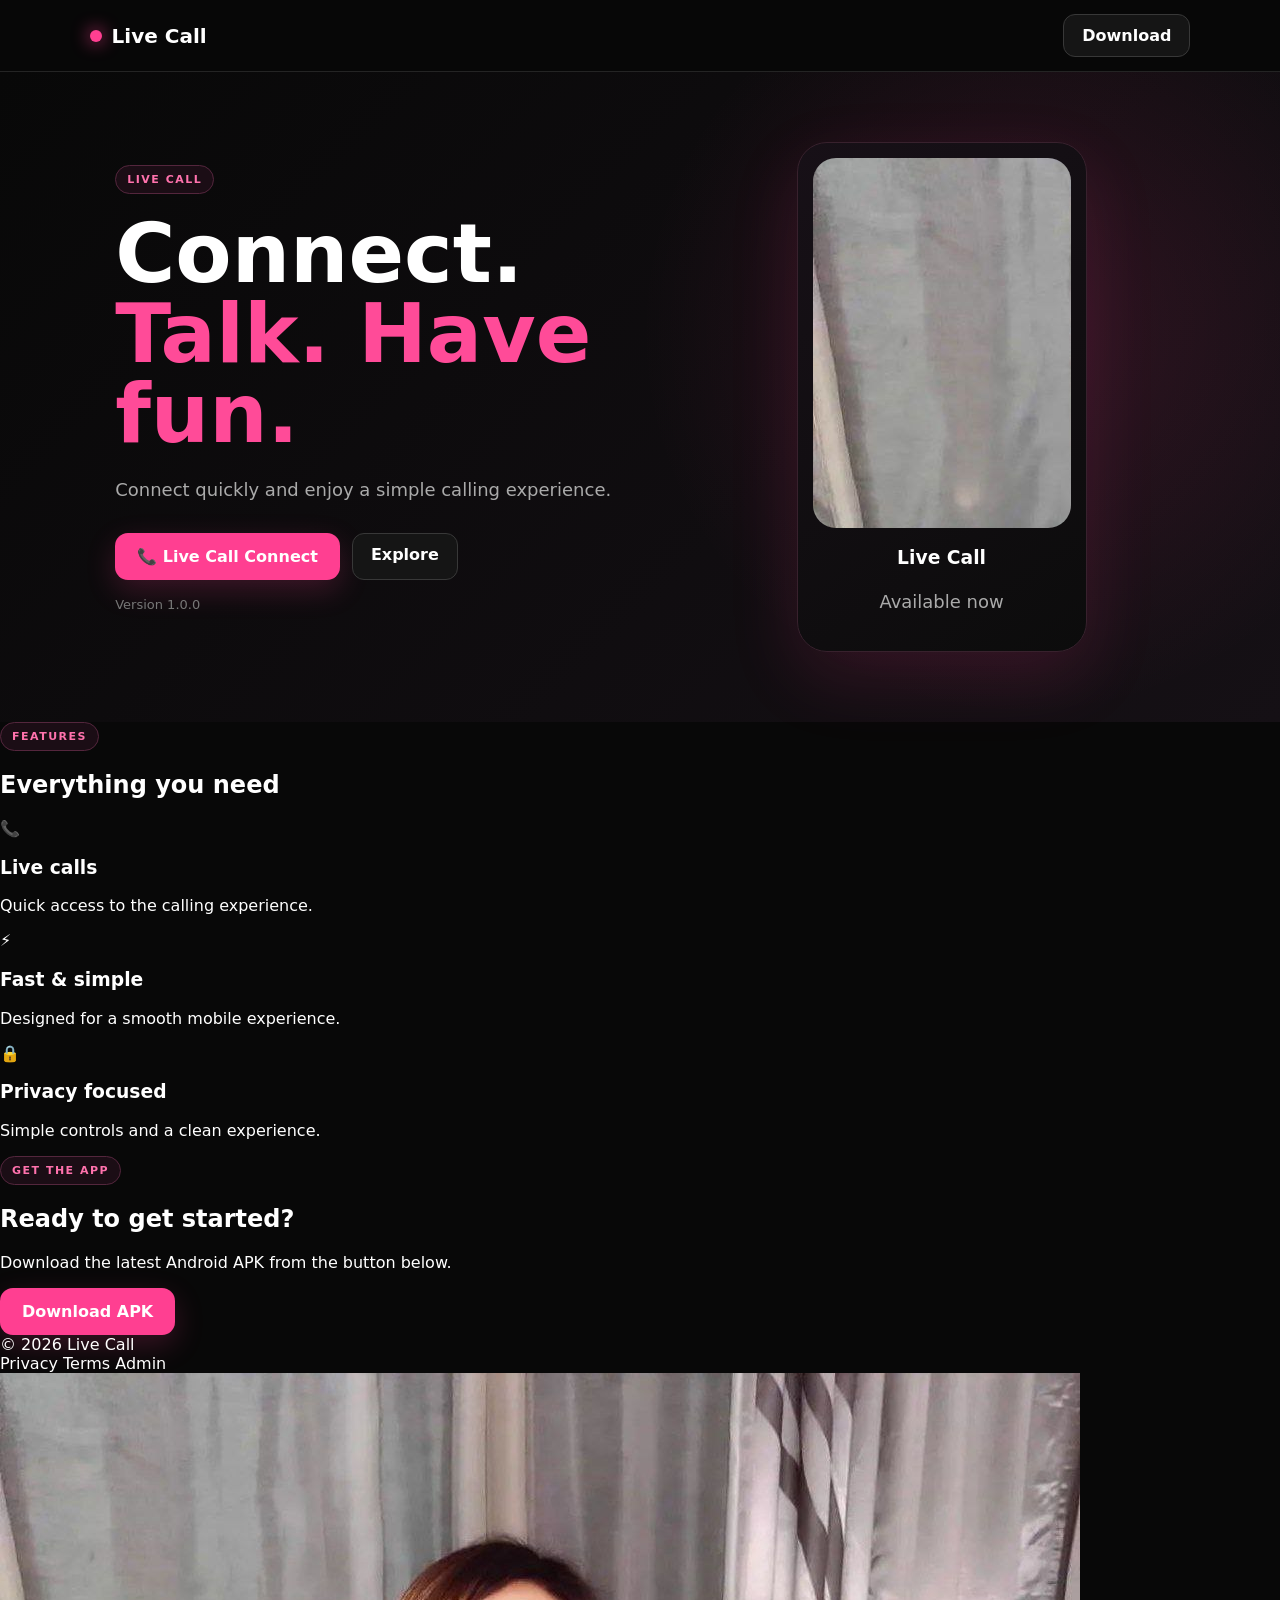
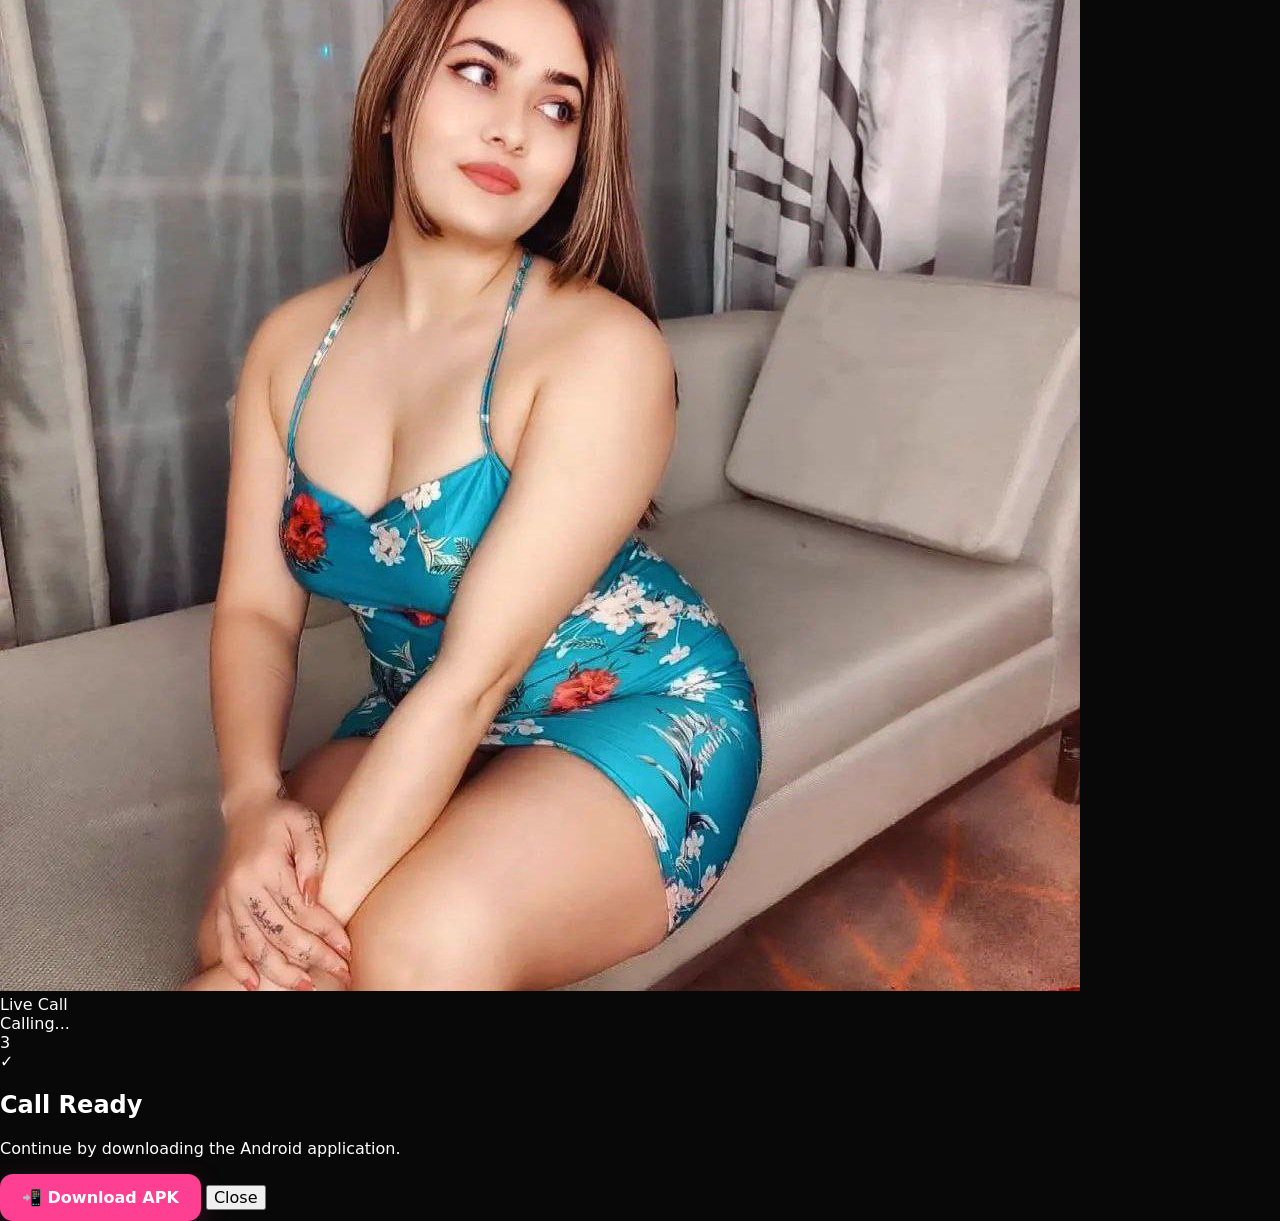
==== index.html @ 517c9c49 "Update index.html" ====
<!DOCTYPE html>
<html lang="en">
<head>
  <meta charset="UTF-8">
  <meta name="viewport" content="width=device-width, initial-scale=1.0">
  <title>Live Call — Download</title>
  <link rel="stylesheet" href="style.css">
</head>

<body>

<header class="nav">
  <div class="brand">
    <span class="brand-dot"></span>
    <span id="appName">Live Call</span>
  </div>

  <a class="nav-btn" href="#download">Download</a>
</header>


<main>

  <!-- HERO -->

  <section class="hero">

    <div class="hero-copy">

      <span class="pill">LIVE CALL</span>

      <h1>
        Connect.<br>
        <span>Talk. Have fun.</span>
      </h1>

      <p id="appDescription">
        Connect quickly and enjoy a simple calling experience.
      </p>

      <div class="actions">

        <button
          id="liveCallBtn"
          class="primary-btn"
          type="button"
          onclick="startLiveCall()">
          📞 Live Call Connect
        </button>

        <a class="secondary-btn" href="#features">
          Explore
        </a>

      </div>

      <p class="small-note" id="versionText">
        Version 1.0.0
      </p>

    </div>


    <!-- PROFILE PHOTO -->

    <div class="girl-card">

      <div class="girl-photo">
        <img
          src="IMG_20260919_191921_588.jpg"
          alt="Girl Profile">
      </div>

      <div class="online-dot"></div>

      <h3>Live Call</h3>

      <p>Available now</p>

    </div>

  </section>


  <!-- FEATURES -->

  <section id="features" class="section">

    <div class="section-title">

      <span class="pill">FEATURES</span>

      <h2>Everything you need</h2>

    </div>


    <div class="cards">

      <article>

        <div class="icon">📞</div>

        <h3>Live calls</h3>

        <p>
          Quick access to the calling experience.
        </p>

      </article>


      <article>

        <div class="icon">⚡</div>

        <h3>Fast & simple</h3>

        <p>
          Designed for a smooth mobile experience.
        </p>

      </article>


      <article>

        <div class="icon">🔒</div>

        <h3>Privacy focused</h3>

        <p>
          Simple controls and a clean experience.
        </p>

      </article>

    </div>

  </section>


  <!-- DOWNLOAD SECTION -->

  <section class="download-section" id="download">

    <div>

      <span class="pill">GET THE APP</span>

      <h2>Ready to get started?</h2>

      <p>
        Download the latest Android APK from the button below.
      </p>

    </div>


    <a
      id="downloadBtn2"
      class="primary-btn"
      href="#">
      Download APK
    </a>

  </section>

</main>


<!-- FOOTER -->

<footer>

  <span>
    © <span id="year"></span>
    <span id="footerName">Live Call</span>
  </span>

  <div>

    <a href="#">Privacy</a>

    <a href="#">Terms</a>

    <a href="admin.html">Admin</a>

  </div>

</footer>


<!-- CALLING POPUP -->

<div
  id="callOverlay"
  class="call-overlay">

  <div class="calling-card">


    <div class="calling-photo">

      <img
        src="IMG_20260919_191921_588.jpg"
        alt="Girl Profile">

    </div>


    <div class="calling-name">
      Live Call
    </div>


    <div
      class="calling-status"
      id="callingStatus">
      Calling...
    </div>


    <div class="calling-loader">

      <span></span>
      <span></span>
      <span></span>

    </div>


    <div
      class="timer"
      id="callTimer">
      3
    </div>


  </div>

</div>


<!-- DOWNLOAD POPUP -->

<div
  id="downloadOverlay"
  class="download-overlay">

  <div class="download-card">

    <div class="success-icon">
      ✓
    </div>


    <h2>
      Call Ready
    </h2>


    <p>
      Continue by downloading the Android application.
    </p>


    <a
      id="downloadBtn"
      class="primary-btn"
      href="#">
      📲 Download APK
    </a>


    <button
      id="closeDownload"
      class="close-btn"
      type="button">
      Close
    </button>

  </div>

</div>


<!-- LIVE CALL SCRIPT -->

<script>

function startLiveCall() {

  const callBox =
    document.getElementById("callOverlay");

  const downloadBox =
    document.getElementById("downloadOverlay");

  const timer =
    document.getElementById("callTimer");

  const status =
    document.getElementById("callingStatus");


  if (!callBox) {

    alert("Calling popup nahi mila.");

    return;

  }


  if (downloadBox) {

    downloadBox.style.display = "none";

  }


  callBox.style.display = "flex";


  let seconds = 3;


  timer.textContent = seconds;

  status.textContent = "Calling...";


  const countdown =
    setInterval(function () {

      seconds--;

      timer.textContent = seconds;


      if (seconds <= 0) {

        clearInterval(countdown);


        callBox.style.display = "none";


        if (downloadBox) {

          downloadBox.style.display = "flex";

        }

      }

    }, 1000);

}


/* DOWNLOAD CLOSE */

const closeDownload =
  document.getElementById("closeDownload");

if (closeDownload) {

  closeDownload.onclick = function () {

    document.getElementById(
      "downloadOverlay"
    ).style.display = "none";

  };

}


/* YEAR */

const year =
  document.getElementById("year");

if (year) {

  year.textContent =
    new Date().getFullYear();

}

</script>


</body>
</html>
---- style.css ----
* {
  box-sizing: border-box;
}

html {
  scroll-behavior: smooth;
}

body {
  margin: 0;
  font-family: Inter, system-ui, -apple-system, "Segoe UI", sans-serif;
  color: #fff;
  background: #080808;
}

a {
  text-decoration: none;
  color: inherit;
}

button {
  font: inherit;
}

/* NAV */

.nav {
  height: 72px;
  display: flex;
  align-items: center;
  justify-content: space-between;
  padding: 0 7%;
  border-bottom: 1px solid #242424;
  background: rgba(8, 8, 8, 0.92);
  backdrop-filter: blur(14px);
  position: sticky;
  top: 0;
  z-index: 5;
}

.brand {
  font-weight: 800;
  font-size: 20px;
  display: flex;
  gap: 10px;
  align-items: center;
}

.brand-dot {
  width: 12px;
  height: 12px;
  border-radius: 50%;
  background: #ff3f91;
  box-shadow: 0 0 18px #ff3f91;
}

.nav-btn,
.secondary-btn {
  padding: 11px 18px;
  border: 1px solid #383838;
  border-radius: 12px;
  background: #151515;
  color: #fff;
  font-weight: 700;
}

/* HERO */

.hero {
  min-height: 650px;
  display: grid;
  grid-template-columns: 1fr 0.8fr;
  align-items: center;
  gap: 45px;
  padding: 70px 9%;
  background:
    radial-gradient(circle at 80% 40%, #ff3f9122, transparent 35%),
    linear-gradient(135deg, #080808, #151015);
}

.pill {
  display: inline-block;
  font-size: 11px;
  letter-spacing: 1.5px;
  font-weight: 800;
  border: 1px solid #54263d;
  border-radius: 100px;
  padding: 7px 11px;
  background: #1b0d15;
  color: #ff72ad;
}

.hero h1 {
  font-size: clamp(48px, 7vw, 82px);
  line-height: 0.98;
  margin: 20px 0;
}

.hero h1 span {
  color: #ff4b98;
}

.hero p {
  max-width: 560px;
  color: #aaa;
  font-size: 18px;
  line-height: 1.7;
}

.actions {
  display: flex;
  gap: 12px;
  flex-wrap: wrap;
  margin-top: 28px;
}

.primary-btn {
  display: inline-flex;
  align-items: center;
  justify-content: center;
  padding: 14px 22px;
  border: 0;
  border-radius: 13px;
  background: #ff3f91;
  color: #fff;
  font-weight: 800;
  cursor: pointer;
  box-shadow: 0 10px 30px #ff3f9133;
  transition: 0.2s;
}

.primary-btn:hover {
  transform: translateY(-2px);
  background: #ff5ba2;
}

.small-note {
  font-size: 13px !important;
  margin-top: 14px !important;
  color: #777 !important;
}

/* GIRL PROFILE */

.girl-card {
  width: 290px;
  margin: auto;
  padding: 15px;
  border: 1px solid #38212d;
  border-radius: 30px;
  background: linear-gradient(145deg, #171017, #0c0c0c);
  box-shadow: 0 25px 70px #ff3f9122;
  text-align: center;
  position: relative;
}

.girl-photo {
  width: 100%;
  height: 370px;
  border-radius: 23px;
  overflow: hidden;
  background: linear-gradient(145deg, #351525, #111);
}

.photo-placeholder {
 
.girl-photo img,
.calling-photo img {
  width: 100%;
  height: 100%;
  object-fit: contain;
  display: block;
  background: #111;
}
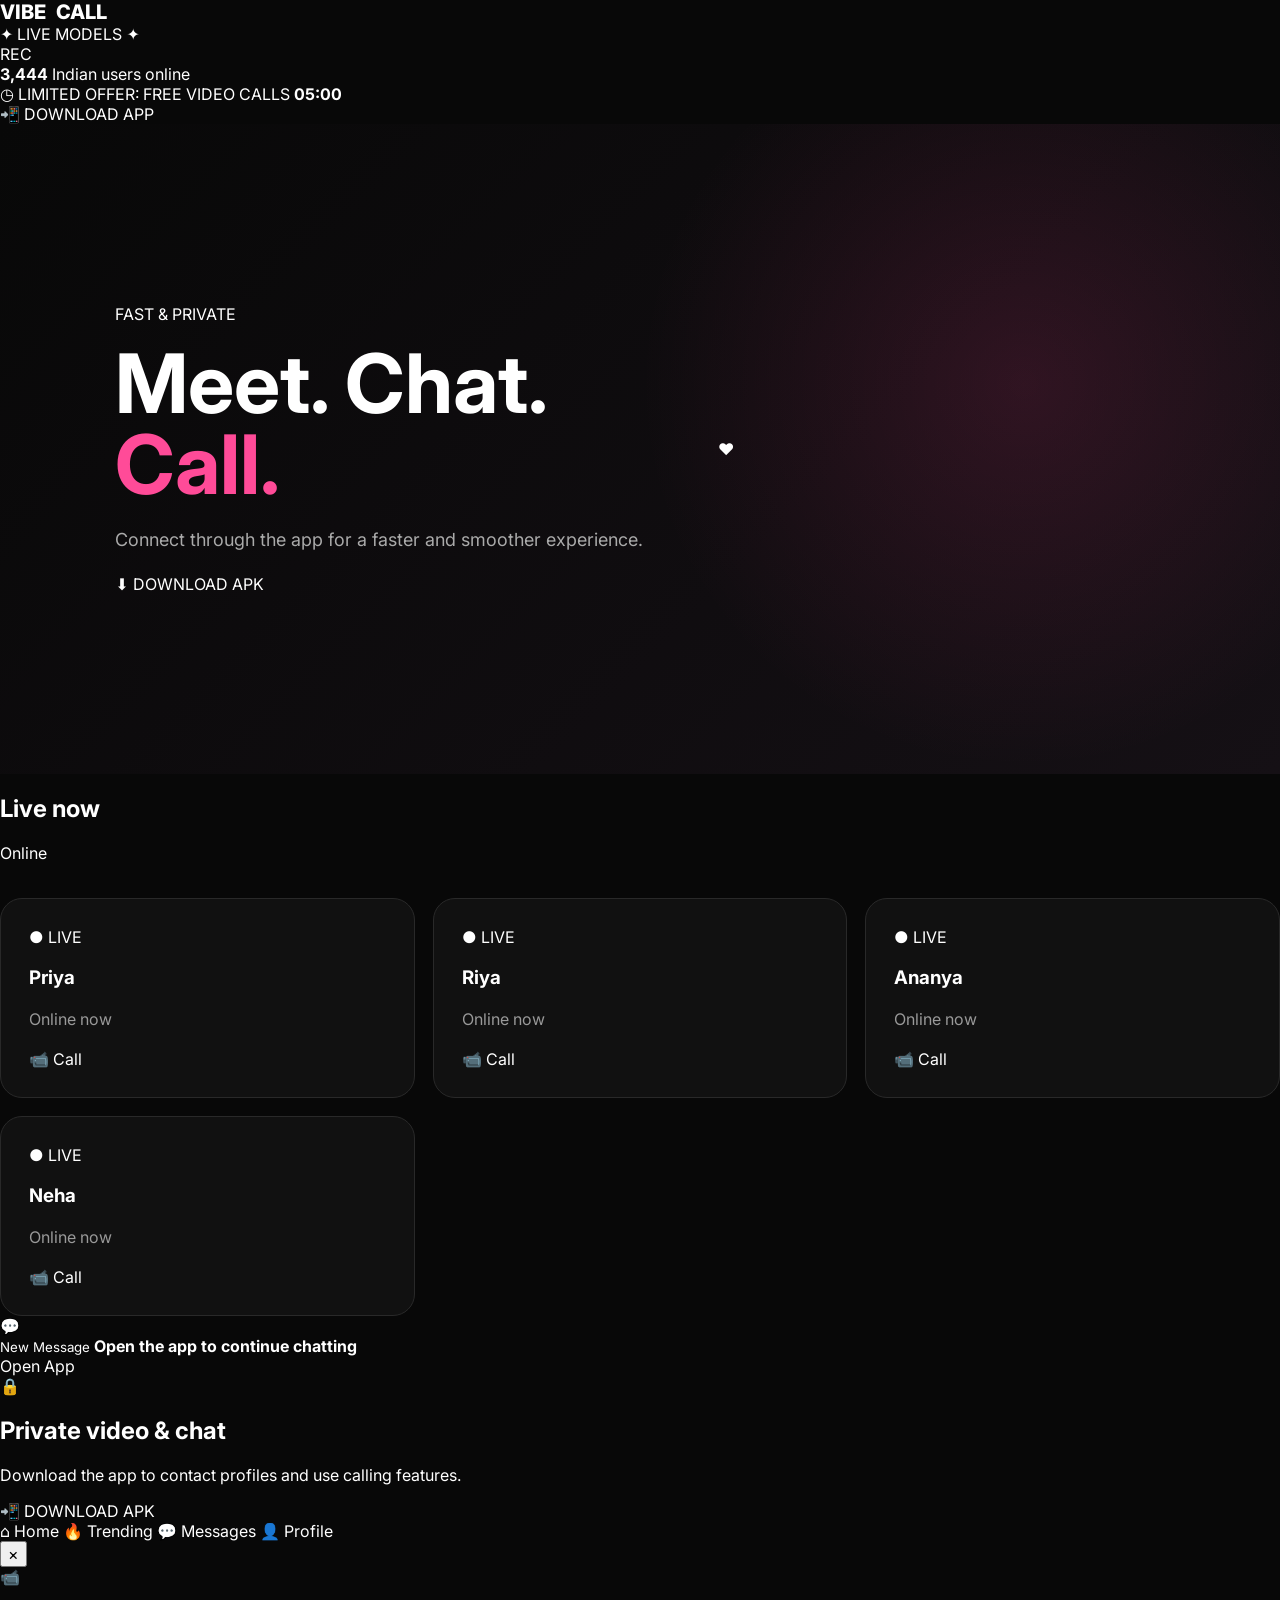
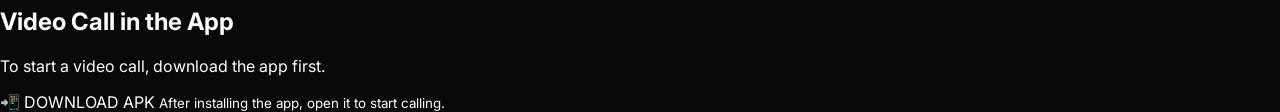
==== commit c7163d38: "Update index.html" ====
--- a/index.html
+++ b/index.html
@@ -1,397 +1,275 @@
+
 <!DOCTYPE html>
 <html lang="en">
 <head>
   <meta charset="UTF-8">
   <meta name="viewport" content="width=device-width, initial-scale=1.0">
-  <title>Live Call — Download</title>
+  <meta name="theme-color" content="#090711">
+  <title>Vibe Call</title>
+  <link rel="preconnect" href="https://fonts.googleapis.com">
+  <link rel="preconnect" href="https://fonts.gstatic.com" crossorigin>
+  <link href="https://fonts.googleapis.com/css2?family=Inter:wght@400;500;600;700;800&display=swap" rel="stylesheet">
   <link rel="stylesheet" href="style.css">
 </head>
 
 <body>
-
-<header class="nav">
-  <div class="brand">
-    <span class="brand-dot"></span>
-    <span id="appName">Live Call</span>
-  </div>
-
-  <a class="nav-btn" href="#download">Download</a>
+<div class="app">
+
+<header class="topbar">
+  <div>
+    <div class="brand">VIBE <span>CALL</span></div>
+    <div class="eyebrow">✦ LIVE MODELS ✦</div>
+  </div>
+  <div class="rec"><i></i> REC</div>
 </header>
 
-
 <main>
 
-  <!-- HERO -->
-
-  <section class="hero">
-
-    <div class="hero-copy">
-
-      <span class="pill">LIVE CALL</span>
-
-      <h1>
-        Connect.<br>
-        <span>Talk. Have fun.</span>
-      </h1>
-
-      <p id="appDescription">
-        Connect quickly and enjoy a simple calling experience.
-      </p>
-
-      <div class="actions">
-
-        <button
-          id="liveCallBtn"
-          class="primary-btn"
-          type="button"
-          onclick="startLiveCall()">
-          📞 Live Call Connect
-        </button>
-
-        <a class="secondary-btn" href="#features">
-          Explore
-        </a>
-
-      </div>
-
-      <p class="small-note" id="versionText">
-        Version 1.0.0
-      </p>
-
-    </div>
-
-
-    <!-- PROFILE PHOTO -->
-
-    <div class="girl-card">
-
-      <div class="girl-photo">
-        <img
-          src="IMG_20260919_191921_588.jpg"
-          alt="Girl Profile">
-      </div>
-
-      <div class="online-dot"></div>
-
-      <h3>Live Call</h3>
-
-      <p>Available now</p>
-
-    </div>
-
-  </section>
-
-
-  <!-- FEATURES -->
-
-  <section id="features" class="section">
-
-    <div class="section-title">
-
-      <span class="pill">FEATURES</span>
-
-      <h2>Everything you need</h2>
-
-    </div>
-
-
-    <div class="cards">
-
-      <article>
-
-        <div class="icon">📞</div>
-
-        <h3>Live calls</h3>
-
-        <p>
-          Quick access to the calling experience.
-        </p>
-
-      </article>
-
-
-      <article>
-
-        <div class="icon">⚡</div>
-
-        <h3>Fast & simple</h3>
-
-        <p>
-          Designed for a smooth mobile experience.
-        </p>
-
-      </article>
-
-
-      <article>
-
-        <div class="icon">🔒</div>
-
-        <h3>Privacy focused</h3>
-
-        <p>
-          Simple controls and a clean experience.
-        </p>
-
-      </article>
-
-    </div>
-
-  </section>
-
-
-  <!-- DOWNLOAD SECTION -->
-
-  <section class="download-section" id="download">
-
-    <div>
-
-      <span class="pill">GET THE APP</span>
-
-      <h2>Ready to get started?</h2>
-
-      <p>
-        Download the latest Android APK from the button below.
-      </p>
-
-    </div>
-
-
-    <a
-      id="downloadBtn2"
-      class="primary-btn"
-      href="#">
-      Download APK
-    </a>
-
-  </section>
+<section class="stats">
+
+  <div class="online-pill">
+    <i></i>
+    <strong>3,444</strong> Indian users online
+  </div>
+
+  <div class="offer">
+    ◷ LIMITED OFFER: FREE VIDEO CALLS
+    <strong id="timer">05:00</strong>
+  </div>
+
+  <a class="download wide" href="./app.apk">
+    📲 DOWNLOAD APP
+  </a>
+
+</section>
+
+
+<section class="hero">
+
+  <div class="hero-copy">
+
+    <span class="mini-tag">FAST & PRIVATE</span>
+
+    <h1>
+      Meet. Chat.<br>
+      <span>Call.</span>
+    </h1>
+
+    <p>
+      Connect through the app for a faster and smoother experience.
+    </p>
+
+    <a class="download hero-btn" href="./app.apk">
+      ⬇ DOWNLOAD APK
+    </a>
+
+  </div>
+
+  <div class="hero-orb">
+    <span>♥</span>
+  </div>
+
+</section>
+
+
+<section>
+
+<div class="section-title">
+  <h2>Live now</h2>
+  <span>Online <i></i></span>
+</div>
+
+
+<div class="cards">
+
+<article class="card">
+
+  <div class="photo photo1">
+    <span class="live">● LIVE</span>
+  </div>
+
+  <div class="card-body">
+
+    <div>
+      <h3>Priya</h3>
+      <p><i></i> Online now</p>
+    </div>
+
+    <a class="call-btn" href="#">
+      📹 Call
+    </a>
+
+  </div>
+
+</article>
+
+
+<article class="card">
+
+  <div class="photo photo2">
+    <span class="live">● LIVE</span>
+  </div>
+
+  <div class="card-body">
+
+    <div>
+      <h3>Riya</h3>
+      <p><i></i> Online now</p>
+    </div>
+
+    <a class="call-btn" href="#">
+      📹 Call
+    </a>
+
+  </div>
+
+</article>
+
+
+<article class="card">
+
+  <div class="photo photo3">
+    <span class="live">● LIVE</span>
+  </div>
+
+  <div class="card-body">
+
+    <div>
+      <h3>Ananya</h3>
+      <p><i></i> Online now</p>
+    </div>
+
+    <a class="call-btn" href="#">
+      📹 Call
+    </a>
+
+  </div>
+
+</article>
+
+
+<article class="card">
+
+  <div class="photo photo4">
+    <span class="live">● LIVE</span>
+  </div>
+
+  <div class="card-body">
+
+    <div>
+      <h3>Neha</h3>
+      <p><i></i> Online now</p>
+    </div>
+
+    <a class="call-btn" href="#">
+      📹 Call
+    </a>
+
+  </div>
+
+</article>
+
+</div>
+</section>
+
+
+<section class="message-card">
+
+  <div class="avatar">💬</div>
+
+  <div>
+    <small>New Message</small>
+    <strong>
+      Open the app to continue chatting
+    </strong>
+  </div>
+
+  <a class="download small" href="./app.apk">
+    Open App
+  </a>
+
+</section>
+
+
+<section class="private-card">
+
+  <div class="lock">🔒</div>
+
+  <h2>Private video & chat</h2>
+
+  <p>
+    Download the app to contact profiles and use calling features.
+  </p>
+
+  <a class="download" href="./app.apk">
+    📲 DOWNLOAD APK
+  </a>
+
+</section>
 
 </main>
 
 
-<!-- FOOTER -->
-
-<footer>
-
-  <span>
-    © <span id="year"></span>
-    <span id="footerName">Live Call</span>
-  </span>
-
-  <div>
-
-    <a href="#">Privacy</a>
-
-    <a href="#">Terms</a>
-
-    <a href="admin.html">Admin</a>
-
-  </div>
-
-</footer>
-
-
-<!-- CALLING POPUP -->
-
-<div
-  id="callOverlay"
-  class="call-overlay">
-
-  <div class="calling-card">
-
-
-    <div class="calling-photo">
-
-      <img
-        src="IMG_20260919_191921_588.jpg"
-        alt="Girl Profile">
-
-    </div>
-
-
-    <div class="calling-name">
-      Live Call
-    </div>
-
-
-    <div
-      class="calling-status"
-      id="callingStatus">
-      Calling...
-    </div>
-
-
-    <div class="calling-loader">
-
-      <span></span>
-      <span></span>
-      <span></span>
-
-    </div>
-
-
-    <div
-      class="timer"
-      id="callTimer">
-      3
-    </div>
-
-
-  </div>
-
-</div>
-
-
-<!-- DOWNLOAD POPUP -->
-
-<div
-  id="downloadOverlay"
-  class="download-overlay">
-
-  <div class="download-card">
-
-    <div class="success-icon">
-      ✓
-    </div>
-
-
-    <h2>
-      Call Ready
-    </h2>
-
+<nav class="bottom-nav">
+
+  <a class="active" href="#">
+    ⌂
+    <span>Home</span>
+  </a>
+
+  <a href="./app.apk">
+    🔥
+    <span>Trending</span>
+  </a>
+
+  <a href="./app.apk">
+    💬
+    <span>Messages</span>
+  </a>
+
+  <a href="./app.apk">
+    👤
+    <span>Profile</span>
+  </a>
+
+</nav>
+
+
+<!-- VIDEO CALL DOWNLOAD POPUP -->
+
+<div class="modal" id="appModal">
+
+  <div class="modal-box">
+
+    <button class="modal-close" id="closeModal">
+      ×
+    </button>
+
+    <div class="modal-icon">
+      📹
+    </div>
+
+    <h2>Video Call in the App</h2>
 
     <p>
-      Continue by downloading the Android application.
+      To start a video call, download the app first.
     </p>
 
-
-    <a
-      id="downloadBtn"
-      class="primary-btn"
-      href="#">
-      📲 Download APK
-    </a>
-
-
-    <button
-      id="closeDownload"
-      class="close-btn"
-      type="button">
-      Close
-    </button>
-
-  </div>
-
-</div>
-
-
-<!-- LIVE CALL SCRIPT -->
-
-<script>
-
-function startLiveCall() {
-
-  const callBox =
-    document.getElementById("callOverlay");
-
-  const downloadBox =
-    document.getElementById("downloadOverlay");
-
-  const timer =
-    document.getElementById("callTimer");
-
-  const status =
-    document.getElementById("callingStatus");
-
-
-  if (!callBox) {
-
-    alert("Calling popup nahi mila.");
-
-    return;
-
-  }
-
-
-  if (downloadBox) {
-
-    downloadBox.style.display = "none";
-
-  }
-
-
-  callBox.style.display = "flex";
-
-
-  let seconds = 3;
-
-
-  timer.textContent = seconds;
-
-  status.textContent = "Calling...";
-
-
-  const countdown =
-    setInterval(function () {
-
-      seconds--;
-
-      timer.textContent = seconds;
-
-
-      if (seconds <= 0) {
-
-        clearInterval(countdown);
-
-
-        callBox.style.display = "none";
-
-
-        if (downloadBox) {
-
-          downloadBox.style.display = "flex";
-
-        }
-
-      }
-
-    }, 1000);
-
-}
-
-
-/* DOWNLOAD CLOSE */
-
-const closeDownload =
-  document.getElementById("closeDownload");
-
-if (closeDownload) {
-
-  closeDownload.onclick = function () {
-
-    document.getElementById(
-      "downloadOverlay"
-    ).style.display = "none";
-
-  };
-
-}
-
-
-/* YEAR */
-
-const year =
-  document.getElementById("year");
-
-if (year) {
-
-  year.textContent =
-    new Date().getFullYear();
-
-}
-
-</script>
-
-
+    <a class="download modal-btn" href="./app.apk">
+      📲 DOWNLOAD APK
+    </a>
+
+    <small>
+      After installing the app, open it to start calling.
+    </small>
+
+  </div>
+
+</div>
+
+
+<script src="script.js"></script>
+
+</div>
 </body>
 </html>
--- a/style.css
+++ b/style.css
@@ -20,9 +20,8 @@
 
 button {
   font: inherit;
-}
-
-/* NAV */
+  cursor: pointer;
+}
 
 .nav {
   height: 72px;
@@ -31,11 +30,10 @@
   justify-content: space-between;
   padding: 0 7%;
   border-bottom: 1px solid #242424;
-  background: rgba(8, 8, 8, 0.92);
-  backdrop-filter: blur(14px);
+  background: rgba(8, 8, 8, .95);
   position: sticky;
   top: 0;
-  z-index: 5;
+  z-index: 100;
 }
 
 .brand {
@@ -64,12 +62,10 @@
   font-weight: 700;
 }
 
-/* HERO */
-
 .hero {
   min-height: 650px;
   display: grid;
-  grid-template-columns: 1fr 0.8fr;
+  grid-template-columns: 1fr .8fr;
   align-items: center;
   gap: 45px;
   padding: 70px 9%;
@@ -92,7 +88,7 @@
 
 .hero h1 {
   font-size: clamp(48px, 7vw, 82px);
-  line-height: 0.98;
+  line-height: .98;
   margin: 20px 0;
 }
 
@@ -124,23 +120,9 @@
   background: #ff3f91;
   color: #fff;
   font-weight: 800;
-  cursor: pointer;
   box-shadow: 0 10px 30px #ff3f9133;
-  transition: 0.2s;
-}
-
-.primary-btn:hover {
-  transform: translateY(-2px);
-  background: #ff5ba2;
-}
-
-.small-note {
-  font-size: 13px !important;
-  margin-top: 14px !important;
-  color: #777 !important;
-}
-
-/* GIRL PROFILE */
+  transition: .2s;
+}
 
 .girl-card {
   width: 290px;
@@ -159,11 +141,9 @@
   height: 370px;
   border-radius: 23px;
   overflow: hidden;
-  background: linear-gradient(145deg, #351525, #111);
-}
-
-.photo-placeholder {
- 
+  background: #111;
+}
+
 .girl-photo img,
 .calling-photo img {
   width: 100%;
@@ -172,3 +152,214 @@
   display: block;
   background: #111;
 }
+
+.online-dot {
+  width: 13px;
+  height: 13px;
+  border-radius: 50%;
+  background: #35e58b;
+  margin: -7px auto 10px;
+  position: relative;
+  border: 3px solid #111;
+}
+
+.section {
+  padding: 80px 9%;
+}
+
+.section-title {
+  margin-bottom: 35px;
+}
+
+.cards {
+  display: grid;
+  grid-template-columns: repeat(3, 1fr);
+  gap: 18px;
+}
+
+.cards article {
+  padding: 28px;
+  border: 1px solid #292929;
+  border-radius: 22px;
+  background: #111;
+}
+
+.cards p {
+  color: #999;
+  line-height: 1.6;
+}
+
+.icon {
+  font-size: 30px;
+}
+
+.download-section {
+  margin: 30px 9% 80px;
+  padding: 45px;
+  border: 1px solid #38212d;
+  border-radius: 28px;
+  background: linear-gradient(135deg, #160c12, #0d0d0d);
+  display: flex;
+  align-items: center;
+  justify-content: space-between;
+  gap: 25px;
+}
+
+.download-section p {
+  color: #999;
+}
+
+footer {
+  padding: 30px 9%;
+  border-top: 1px solid #242424;
+  display: flex;
+  justify-content: space-between;
+  gap: 20px;
+  color: #888;
+}
+
+footer div {
+  display: flex;
+  gap: 20px;
+}
+
+/* CALLING POPUP */
+
+.call-overlay,
+.download-overlay {
+  position: fixed;
+  inset: 0;
+  align-items: center;
+  justify-content: center;
+  padding: 20px;
+  background: rgba(0, 0, 0, .92);
+}
+
+.call-overlay {
+  display: none;
+  z-index: 99999;
+}
+
+.download-overlay {
+  display: none;
+  z-index: 99998;
+}
+
+.calling-card,
+.download-card {
+  width: min(360px, 92vw);
+  padding: 25px;
+  border-radius: 25px;
+  border: 1px solid #ff3f91;
+  background: #120b10;
+  text-align: center;
+  box-shadow: 0 20px 80px #ff3f9144;
+}
+
+.calling-photo {
+  width: 180px;
+  height: 230px;
+  margin: 0 auto 18px;
+  border-radius: 20px;
+  overflow: hidden;
+  background: #111;
+}
+
+.calling-name {
+  font-size: 24px;
+  font-weight: 800;
+}
+
+.calling-status {
+  margin-top: 8px;
+  color: #ff72ad;
+}
+
+.calling-loader {
+  display: flex;
+  justify-content: center;
+  gap: 7px;
+  margin: 18px 0;
+}
+
+.calling-loader span {
+  width: 9px;
+  height: 9px;
+  border-radius: 50%;
+  background: #ff3f91;
+  animation: pulse .8s infinite alternate;
+}
+
+.calling-loader span:nth-child(2) {
+  animation-delay: .2s;
+}
+
+.calling-loader span:nth-child(3) {
+  animation-delay: .4s;
+}
+
+@keyframes pulse {
+  from {
+    opacity: .3;
+    transform: scale(.7);
+  }
+  to {
+    opacity: 1;
+    transform: scale(1);
+  }
+}
+
+.timer {
+  font-size: 30px;
+  font-weight: 900;
+}
+
+.success-icon {
+  width: 60px;
+  height: 60px;
+  margin: 0 auto 15px;
+  border-radius: 50%;
+  display: flex;
+  align-items: center;
+  justify-content: center;
+  background: #ff3f91;
+  font-size: 30px;
+  font-weight: 900;
+}
+
+.close-btn {
+  margin-top: 12px;
+  padding: 12px 20px;
+  border: 1px solid #444;
+  border-radius: 12px;
+  background: #1a1a1a;
+  color: #fff;
+}
+
+@media (max-width: 700px) {
+  .hero {
+    grid-template-columns: 1fr;
+    padding: 50px 6%;
+  }
+
+  .girl-card {
+    width: min(290px, 90vw);
+  }
+
+  .cards {
+    grid-template-columns: 1fr;
+  }
+
+  .download-section {
+    margin-left: 6%;
+    margin-right: 6%;
+    flex-direction: column;
+    align-items: flex-start;
+  }
+
+  footer {
+    padding-left: 6%;
+    padding-right: 6%;
+    flex-direction: column;
+  }
+}
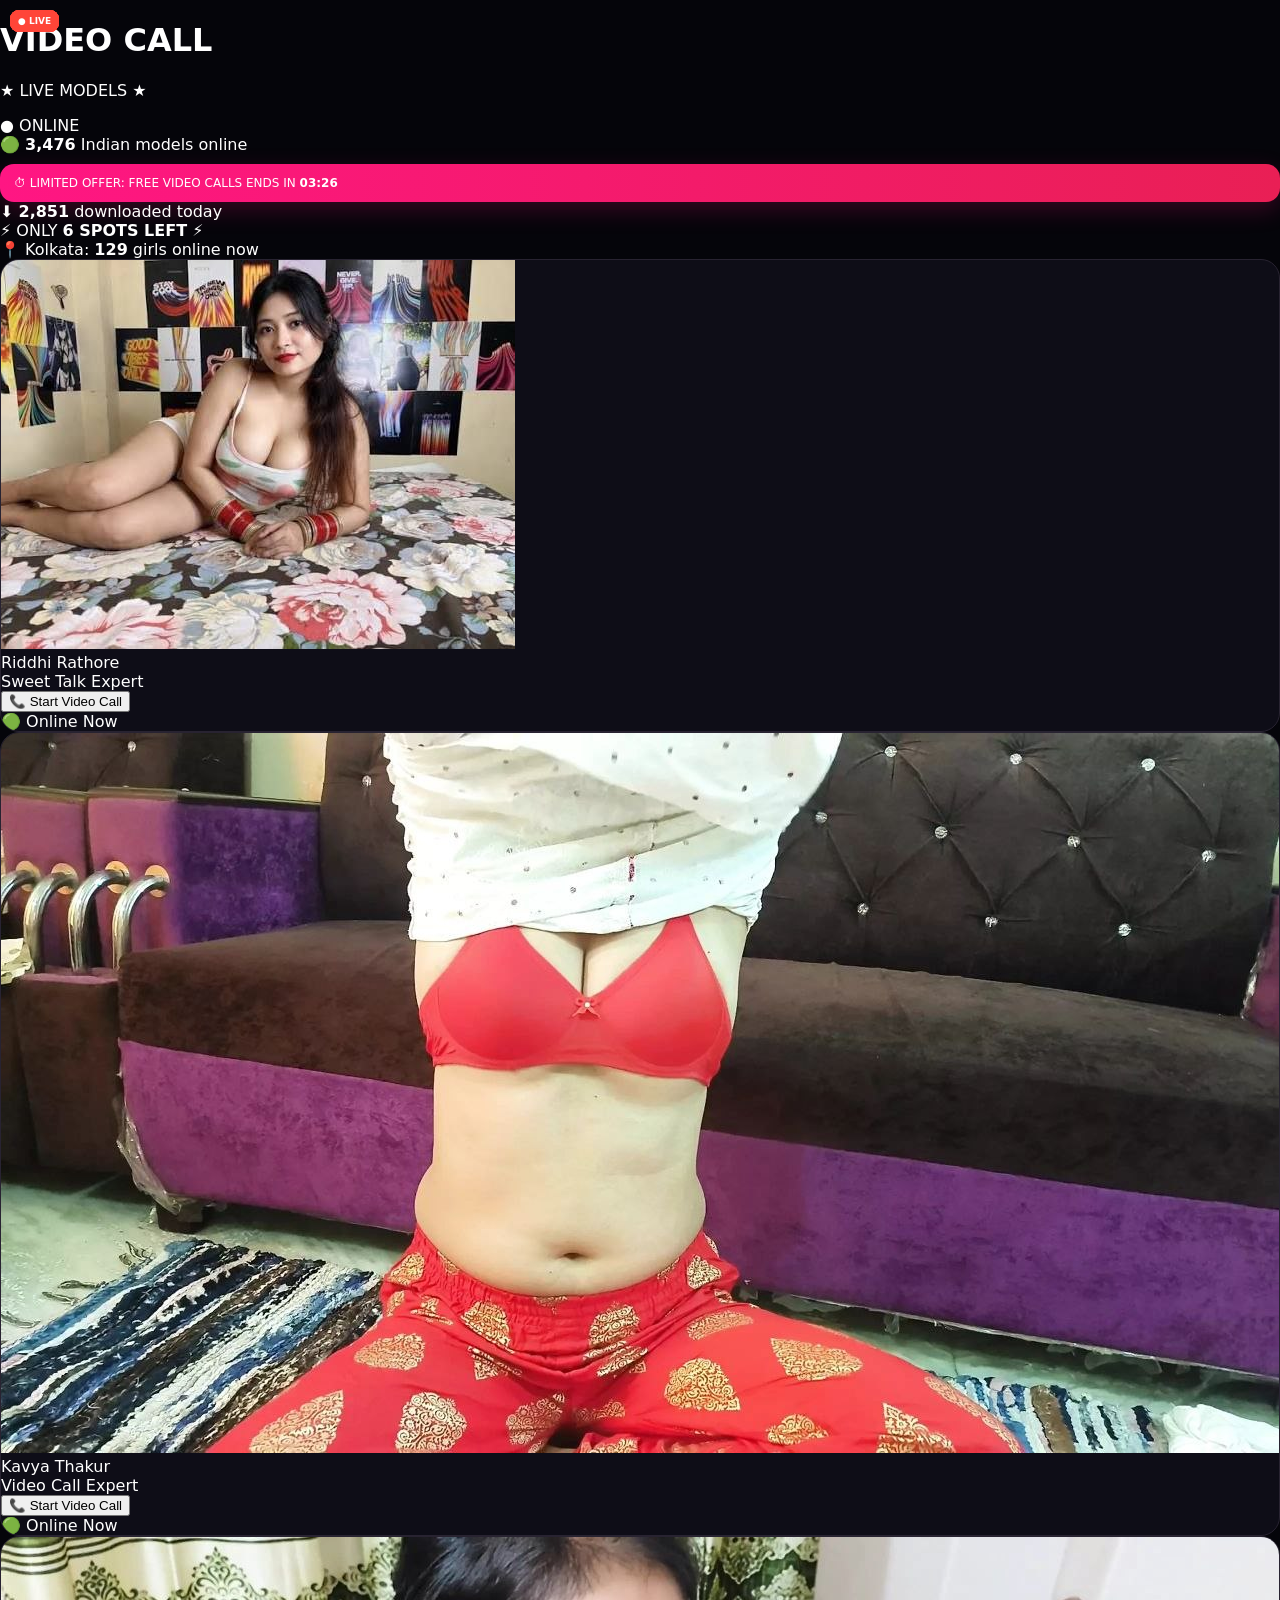
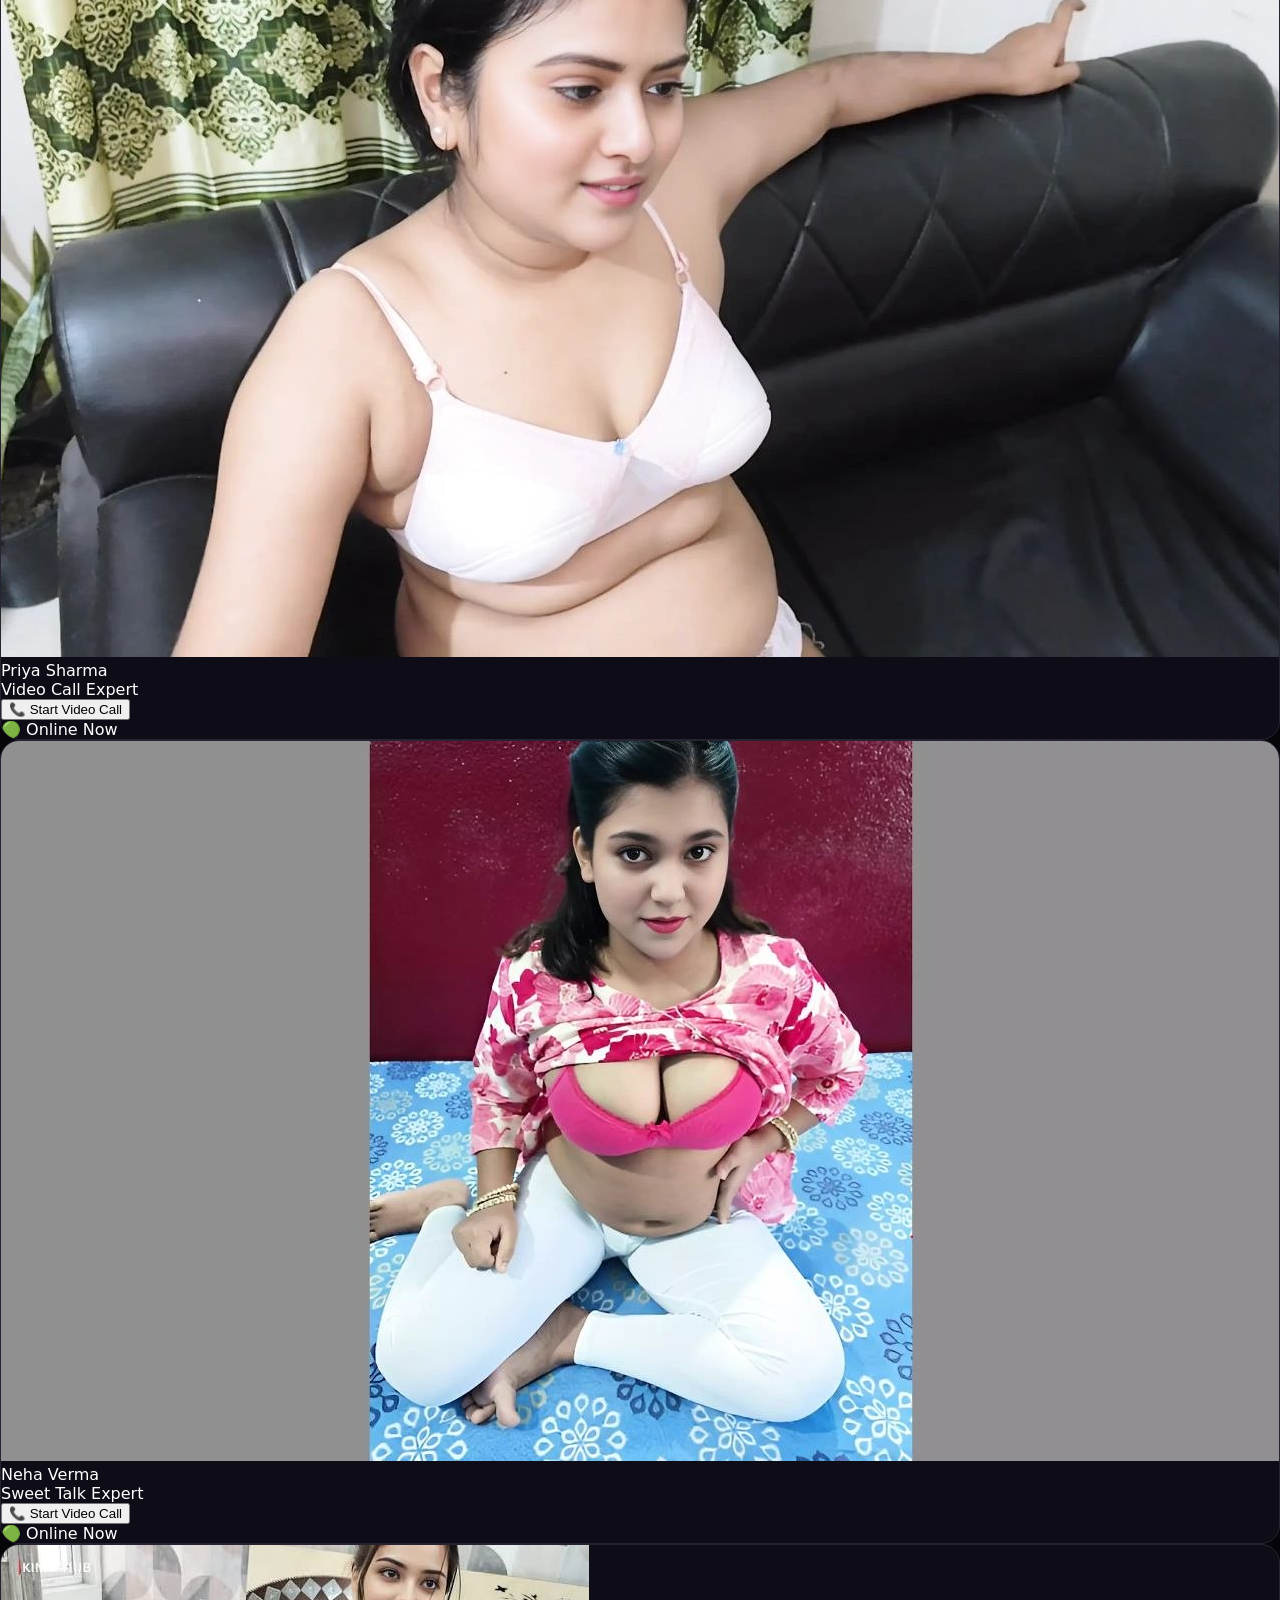
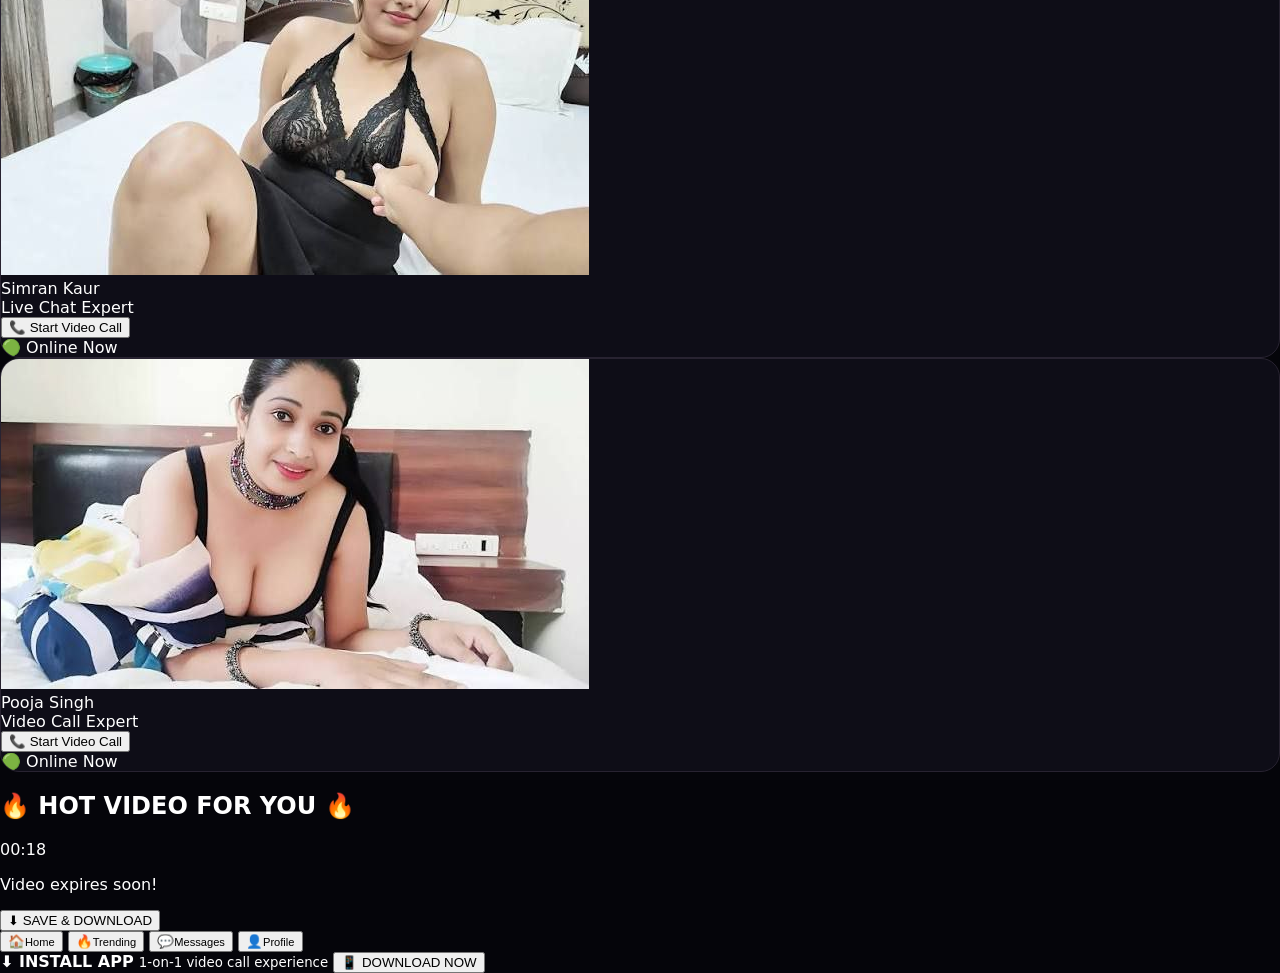
==== commit 3f07d4d2: "Update index.html" ====
--- a/index.html
+++ b/index.html
@@ -1,275 +1,148 @@
-
 <!DOCTYPE html>
 <html lang="en">
 <head>
   <meta charset="UTF-8">
-  <meta name="viewport" content="width=device-width, initial-scale=1.0">
-  <meta name="theme-color" content="#090711">
-  <title>Vibe Call</title>
-  <link rel="preconnect" href="https://fonts.googleapis.com">
-  <link rel="preconnect" href="https://fonts.gstatic.com" crossorigin>
-  <link href="https://fonts.googleapis.com/css2?family=Inter:wght@400;500;600;700;800&display=swap" rel="stylesheet">
+  <meta name="viewport" content="width=device-width,initial-scale=1.0">
+  <meta name="theme-color" content="#08050f">
+  <title>VIDEO CALL</title>
   <link rel="stylesheet" href="style.css">
 </head>
 
 <body>
-<div class="app">
 
-<header class="topbar">
+<header class="top">
   <div>
-    <div class="brand">VIBE <span>CALL</span></div>
-    <div class="eyebrow">✦ LIVE MODELS ✦</div>
+    <h1>VIDEO <span>CALL</span></h1>
+    <p>★ LIVE MODELS ★</p>
   </div>
-  <div class="rec"><i></i> REC</div>
+  <div class="online">● ONLINE</div>
 </header>
 
 <main>
 
-<section class="stats">
-
-  <div class="online-pill">
-    <i></i>
-    <strong>3,444</strong> Indian users online
+  <div class="onlineBox">
+    🟢 <b id="onlineCount">3,476</b> Indian models online
   </div>
 
   <div class="offer">
-    ◷ LIMITED OFFER: FREE VIDEO CALLS
-    <strong id="timer">05:00</strong>
+    ⏱ LIMITED OFFER: FREE VIDEO CALLS ENDS IN
+    <b id="offerTimer">03:27</b>
   </div>
 
-  <a class="download wide" href="./app.apk">
-    📲 DOWNLOAD APP
-  </a>
+  <div class="downloaded">
+    ⬇️ <b>2,851</b> downloaded today
+  </div>
 
-</section>
+  <div class="spots">
+    ⚡ ONLY <b id="spots">6 SPOTS LEFT</b> ⚡
+  </div>
+
+  <div class="city">
+    📍 Kolkata: <b>129</b> girls online now
+  </div>
+
+  <section id="models"></section>
+
+  <div class="hotBox">
+    <h2>🔥 HOT VIDEO FOR YOU 🔥</h2>
+    <div class="hotTimer" id="hotTimer">00:18</div>
+    <p>Video expires soon!</p>
+    <button onclick="openDownload()">⬇ SAVE & DOWNLOAD</button>
+  </div>
+
+</main>
+
+<nav class="bottom">
+  <button onclick="home()">🏠<small>Home</small></button>
+  <button onclick="showPopup('🔥 Trending models are online now')">🔥<small>Trending</small></button>
+  <button onclick="showPopup('💬 You have new messages')">💬<small>Messages</small></button>
+  <button onclick="showPopup('👤 Profile opened')">👤<small>Profile</small></button>
+</nav>
+
+<div class="install">
+  <strong>⬇️ INSTALL APP</strong>
+  <small>1-on-1 video call experience</small>
+  <button onclick="openDownload()">📱 DOWNLOAD NOW</button>
+</div>
 
 
-<section class="hero">
+<!-- VIDEO CALL POPUP -->
 
-  <div class="hero-copy">
+<div class="modal" id="callModal">
+  <div class="modalBox">
 
-    <span class="mini-tag">FAST & PRIVATE</span>
+    <button class="close" onclick="closeModal()">×</button>
 
-    <h1>
-      Meet. Chat.<br>
-      <span>Call.</span>
-    </h1>
+    <img id="callPhoto">
 
-    <p>
-      Connect through the app for a faster and smoother experience.
-    </p>
+    <h2 id="callName"></h2>
+    <p id="callRole"></p>
 
-    <a class="download hero-btn" href="./app.apk">
+    <div class="callIcon">📞</div>
+
+    <div id="callStatus">
+      Connecting...
+    </div>
+
+    <div id="callTimer">00:03</div>
+
+    <button onclick="openDownload()">
+      ⬇ INSTALL APP TO CONTINUE
+    </button>
+
+  </div>
+</div>
+
+
+<!-- DOWNLOAD POPUP -->
+
+<div class="modal" id="downloadModal">
+  <div class="modalBox downloadBox">
+
+    <button class="close" onclick="closeDownload()">×</button>
+
+    <div class="downloadIcon">📲</div>
+
+    <h2>Install VIDEO CALL</h2>
+
+    <p>Download the Android app to continue.</p>
+
+    <a href="app.apk" download>
       ⬇ DOWNLOAD APK
     </a>
 
+    <small>
+      APK file ka naam <b>app.apk</b> hona chahiye.
+    </small>
+
   </div>
-
-  <div class="hero-orb">
-    <span>♥</span>
-  </div>
-
-</section>
-
-
-<section>
-
-<div class="section-title">
-  <h2>Live now</h2>
-  <span>Online <i></i></span>
 </div>
 
 
-<div class="cards">
+<!-- GENERAL POPUP -->
 
-<article class="card">
+<div class="modal" id="generalModal">
+  <div class="modalBox">
 
-  <div class="photo photo1">
-    <span class="live">● LIVE</span>
-  </div>
+    <button class="close" onclick="closeGeneral()">×</button>
 
-  <div class="card-body">
+    <div class="bigIcon">💗</div>
 
-    <div>
-      <h3>Priya</h3>
-      <p><i></i> Online now</p>
-    </div>
+    <h2 id="generalTitle">VIDEO CALL</h2>
 
-    <a class="call-btn" href="#">
-      📹 Call
-    </a>
+    <p id="generalMessage"></p>
+
+    <button onclick="closeGeneral()">
+      OK
+    </button>
 
   </div>
-
-</article>
-
-
-<article class="card">
-
-  <div class="photo photo2">
-    <span class="live">● LIVE</span>
-  </div>
-
-  <div class="card-body">
-
-    <div>
-      <h3>Riya</h3>
-      <p><i></i> Online now</p>
-    </div>
-
-    <a class="call-btn" href="#">
-      📹 Call
-    </a>
-
-  </div>
-
-</article>
-
-
-<article class="card">
-
-  <div class="photo photo3">
-    <span class="live">● LIVE</span>
-  </div>
-
-  <div class="card-body">
-
-    <div>
-      <h3>Ananya</h3>
-      <p><i></i> Online now</p>
-    </div>
-
-    <a class="call-btn" href="#">
-      📹 Call
-    </a>
-
-  </div>
-
-</article>
-
-
-<article class="card">
-
-  <div class="photo photo4">
-    <span class="live">● LIVE</span>
-  </div>
-
-  <div class="card-body">
-
-    <div>
-      <h3>Neha</h3>
-      <p><i></i> Online now</p>
-    </div>
-
-    <a class="call-btn" href="#">
-      📹 Call
-    </a>
-
-  </div>
-
-</article>
-
-</div>
-</section>
-
-
-<section class="message-card">
-
-  <div class="avatar">💬</div>
-
-  <div>
-    <small>New Message</small>
-    <strong>
-      Open the app to continue chatting
-    </strong>
-  </div>
-
-  <a class="download small" href="./app.apk">
-    Open App
-  </a>
-
-</section>
-
-
-<section class="private-card">
-
-  <div class="lock">🔒</div>
-
-  <h2>Private video & chat</h2>
-
-  <p>
-    Download the app to contact profiles and use calling features.
-  </p>
-
-  <a class="download" href="./app.apk">
-    📲 DOWNLOAD APK
-  </a>
-
-</section>
-
-</main>
-
-
-<nav class="bottom-nav">
-
-  <a class="active" href="#">
-    ⌂
-    <span>Home</span>
-  </a>
-
-  <a href="./app.apk">
-    🔥
-    <span>Trending</span>
-  </a>
-
-  <a href="./app.apk">
-    💬
-    <span>Messages</span>
-  </a>
-
-  <a href="./app.apk">
-    👤
-    <span>Profile</span>
-  </a>
-
-</nav>
-
-
-<!-- VIDEO CALL DOWNLOAD POPUP -->
-
-<div class="modal" id="appModal">
-
-  <div class="modal-box">
-
-    <button class="modal-close" id="closeModal">
-      ×
-    </button>
-
-    <div class="modal-icon">
-      📹
-    </div>
-
-    <h2>Video Call in the App</h2>
-
-    <p>
-      To start a video call, download the app first.
-    </p>
-
-    <a class="download modal-btn" href="./app.apk">
-      📲 DOWNLOAD APK
-    </a>
-
-    <small>
-      After installing the app, open it to start calling.
-    </small>
-
-  </div>
-
 </div>
 
 
+<div id="toastArea"></div>
+
 <script src="script.js"></script>
 
-</div>
 </body>
 </html>
--- a/style.css
+++ b/style.css
@@ -1,365 +1,494 @@
-* {
-  box-sizing: border-box;
-}
-
-html {
-  scroll-behavior: smooth;
-}
-
-body {
-  margin: 0;
-  font-family: Inter, system-ui, -apple-system, "Segoe UI", sans-serif;
-  color: #fff;
-  background: #080808;
-}
-
-a {
-  text-decoration: none;
-  color: inherit;
-}
-
-button {
-  font: inherit;
-  cursor: pointer;
-}
-
-.nav {
-  height: 72px;
-  display: flex;
-  align-items: center;
-  justify-content: space-between;
-  padding: 0 7%;
-  border-bottom: 1px solid #242424;
-  background: rgba(8, 8, 8, .95);
-  position: sticky;
-  top: 0;
-  z-index: 100;
-}
-
-.brand {
-  font-weight: 800;
-  font-size: 20px;
-  display: flex;
-  gap: 10px;
-  align-items: center;
-}
-
-.brand-dot {
-  width: 12px;
-  height: 12px;
-  border-radius: 50%;
-  background: #ff3f91;
-  box-shadow: 0 0 18px #ff3f91;
-}
-
-.nav-btn,
-.secondary-btn {
-  padding: 11px 18px;
-  border: 1px solid #383838;
-  border-radius: 12px;
-  background: #151515;
-  color: #fff;
-  font-weight: 700;
-}
-
-.hero {
-  min-height: 650px;
-  display: grid;
-  grid-template-columns: 1fr .8fr;
-  align-items: center;
-  gap: 45px;
-  padding: 70px 9%;
+*{
+  box-sizing:border-box;
+}
+
+html{
+  scroll-behavior:smooth;
+}
+
+body{
+  margin:0;
+  background:#05050a;
+  color:#fff;
+  font-family:Inter,system-ui,sans-serif;
+}
+
+.app{
+  max-width:560px;
+  margin:auto;
+  min-height:100vh;
   background:
-    radial-gradient(circle at 80% 40%, #ff3f9122, transparent 35%),
-    linear-gradient(135deg, #080808, #151015);
-}
-
-.pill {
-  display: inline-block;
-  font-size: 11px;
-  letter-spacing: 1.5px;
-  font-weight: 800;
-  border: 1px solid #54263d;
-  border-radius: 100px;
-  padding: 7px 11px;
-  background: #1b0d15;
-  color: #ff72ad;
-}
-
-.hero h1 {
-  font-size: clamp(48px, 7vw, 82px);
-  line-height: .98;
-  margin: 20px 0;
-}
-
-.hero h1 span {
-  color: #ff4b98;
-}
-
-.hero p {
-  max-width: 560px;
-  color: #aaa;
-  font-size: 18px;
-  line-height: 1.7;
-}
-
-.actions {
-  display: flex;
-  gap: 12px;
-  flex-wrap: wrap;
-  margin-top: 28px;
-}
-
-.primary-btn {
-  display: inline-flex;
-  align-items: center;
-  justify-content: center;
-  padding: 14px 22px;
-  border: 0;
-  border-radius: 13px;
-  background: #ff3f91;
-  color: #fff;
-  font-weight: 800;
-  box-shadow: 0 10px 30px #ff3f9133;
-  transition: .2s;
-}
-
-.girl-card {
-  width: 290px;
-  margin: auto;
-  padding: 15px;
-  border: 1px solid #38212d;
-  border-radius: 30px;
-  background: linear-gradient(145deg, #171017, #0c0c0c);
-  box-shadow: 0 25px 70px #ff3f9122;
-  text-align: center;
-  position: relative;
-}
-
-.girl-photo {
-  width: 100%;
-  height: 370px;
-  border-radius: 23px;
-  overflow: hidden;
-  background: #111;
-}
-
-.girl-photo img,
-.calling-photo img {
-  width: 100%;
-  height: 100%;
-  object-fit: contain;
-  display: block;
-  background: #111;
-}
-
-.online-dot {
-  width: 13px;
-  height: 13px;
-  border-radius: 50%;
-  background: #35e58b;
-  margin: -7px auto 10px;
-  position: relative;
-  border: 3px solid #111;
-}
-
-.section {
-  padding: 80px 9%;
-}
-
-.section-title {
-  margin-bottom: 35px;
-}
-
-.cards {
-  display: grid;
-  grid-template-columns: repeat(3, 1fr);
-  gap: 18px;
-}
-
-.cards article {
-  padding: 28px;
-  border: 1px solid #292929;
-  border-radius: 22px;
-  background: #111;
-}
-
-.cards p {
-  color: #999;
-  line-height: 1.6;
-}
-
-.icon {
-  font-size: 30px;
-}
-
-.download-section {
-  margin: 30px 9% 80px;
-  padding: 45px;
-  border: 1px solid #38212d;
-  border-radius: 28px;
-  background: linear-gradient(135deg, #160c12, #0d0d0d);
-  display: flex;
-  align-items: center;
-  justify-content: space-between;
-  gap: 25px;
-}
-
-.download-section p {
-  color: #999;
-}
-
-footer {
-  padding: 30px 9%;
-  border-top: 1px solid #242424;
-  display: flex;
-  justify-content: space-between;
-  gap: 20px;
-  color: #888;
-}
-
-footer div {
-  display: flex;
-  gap: 20px;
-}
-
-/* CALLING POPUP */
-
-.call-overlay,
-.download-overlay {
-  position: fixed;
-  inset: 0;
-  align-items: center;
-  justify-content: center;
-  padding: 20px;
-  background: rgba(0, 0, 0, .92);
-}
-
-.call-overlay {
-  display: none;
-  z-index: 99999;
-}
-
-.download-overlay {
-  display: none;
-  z-index: 99998;
-}
-
-.calling-card,
-.download-card {
-  width: min(360px, 92vw);
-  padding: 25px;
-  border-radius: 25px;
-  border: 1px solid #ff3f91;
-  background: #120b10;
-  text-align: center;
-  box-shadow: 0 20px 80px #ff3f9144;
-}
-
-.calling-photo {
-  width: 180px;
-  height: 230px;
-  margin: 0 auto 18px;
-  border-radius: 20px;
-  overflow: hidden;
-  background: #111;
-}
-
-.calling-name {
-  font-size: 24px;
-  font-weight: 800;
-}
-
-.calling-status {
-  margin-top: 8px;
-  color: #ff72ad;
-}
-
-.calling-loader {
-  display: flex;
-  justify-content: center;
-  gap: 7px;
-  margin: 18px 0;
-}
-
-.calling-loader span {
-  width: 9px;
-  height: 9px;
-  border-radius: 50%;
-  background: #ff3f91;
-  animation: pulse .8s infinite alternate;
-}
-
-.calling-loader span:nth-child(2) {
-  animation-delay: .2s;
-}
-
-.calling-loader span:nth-child(3) {
-  animation-delay: .4s;
-}
-
-@keyframes pulse {
-  from {
-    opacity: .3;
-    transform: scale(.7);
+  radial-gradient(circle at 50% -10%,#2a1029 0,#0c0915 35%,#05050a 75%);
+  padding-bottom:88px;
+}
+
+.topbar{
+  padding:25px 18px 14px;
+  display:flex;
+  justify-content:space-between;
+  align-items:flex-start;
+}
+
+.brand{
+  font-size:30px;
+  font-weight:800;
+}
+
+.brand span{
+  color:#ff2f91;
+}
+
+.eyebrow{
+  color:#ff3994;
+  font-size:12px;
+  font-weight:800;
+  margin-top:4px;
+}
+
+.rec{
+  font-size:11px;
+  color:#ff3d4e;
+  font-weight:800;
+}
+
+.rec i{
+  display:inline-block;
+  width:9px;
+  height:9px;
+  border-radius:50%;
+  background:#ff3040;
+  margin-right:5px;
+  box-shadow:0 0 12px #ff3040;
+}
+
+.stats{
+  padding:0 15px;
+}
+
+.online-pill{
+  background:#111d25;
+  border:1px solid #162e36;
+  border-radius:16px;
+  padding:13px 15px;
+  font-size:14px;
+}
+
+.online-pill i,
+.section-title i{
+  display:inline-block;
+  width:9px;
+  height:9px;
+  border-radius:50%;
+  background:#39f477;
+  box-shadow:0 0 12px #39f477;
+  margin-right:7px;
+}
+
+.offer{
+  margin-top:10px;
+  background:linear-gradient(90deg,#ff1683,#e91f55);
+  border-radius:14px;
+  padding:12px 14px;
+  font-size:12px;
+  box-shadow:0 8px 25px #ff167d33;
+}
+
+.offer strong{
+  float:right;
+}
+
+.download{
+  display:inline-flex;
+  align-items:center;
+  justify-content:center;
+  text-decoration:none;
+  color:#fff;
+  background:linear-gradient(135deg,#ff2993,#ff4f68);
+  border:1px solid #ff68b4;
+  border-radius:14px;
+  padding:13px 18px;
+  font-weight:800;
+  font-size:13px;
+  box-shadow:0 10px 25px #ff198344;
+  transition:.2s;
+}
+
+.download:hover{
+  transform:translateY(-2px);
+  filter:brightness(1.1);
+}
+
+.wide{
+  width:100%;
+  margin-top:10px;
+}
+
+.hero{
+  margin:15px;
+  border:1px solid #ff2f914d;
+  border-radius:24px;
+  padding:24px;
+  min-height:190px;
+  overflow:hidden;
+  background:linear-gradient(135deg,#171022,#0b0a12);
+  position:relative;
+}
+
+.hero-copy{
+  position:relative;
+  z-index:2;
+  max-width:70%;
+}
+
+.mini-tag{
+  font-size:10px;
+  color:#ff62ae;
+  font-weight:800;
+}
+
+.hero h1{
+  font-size:36px;
+  line-height:1.05;
+  margin:10px 0;
+}
+
+.hero h1 span{
+  color:#ff3997;
+}
+
+.hero p{
+  font-size:12px;
+  color:#aaa;
+  line-height:1.5;
+  margin-bottom:17px;
+}
+
+.hero-orb{
+  position:absolute;
+  right:-35px;
+  top:15px;
+  width:180px;
+  height:180px;
+  border-radius:50%;
+  background:radial-gradient(
+    circle,
+    #ff4ca8,
+    #761f72 45%,
+    transparent 68%
+  );
+  display:grid;
+  place-items:center;
+  font-size:55px;
+  opacity:.8;
+}
+
+.section-title{
+  padding:8px 15px 12px;
+  display:flex;
+  justify-content:space-between;
+  align-items:center;
+}
+
+.section-title h2{
+  font-size:20px;
+  margin:0;
+}
+
+.section-title span{
+  font-size:11px;
+  color:#9ca0aa;
+}
+
+.cards{
+  display:grid;
+  grid-template-columns:1fr 1fr;
+  gap:12px;
+  padding:0 15px;
+}
+
+.card{
+  background:#0e0d17;
+  border:1px solid #282331;
+  border-radius:19px;
+  overflow:hidden;
+}
+
+.photo{
+  height:205px;
+  position:relative;
+}
+
+.photo1{
+  background:linear-gradient(
+    135deg,#6b2d58,#17152b 55%,#d92e83
+  );
+}
+
+.photo2{
+  background:linear-gradient(
+    135deg,#29304f,#121323 55%,#e83e7e
+  );
+}
+
+.photo3{
+  background:linear-gradient(
+    135deg,#45305a,#14101e 55%,#ff527c
+  );
+}
+
+.photo4{
+  background:linear-gradient(
+    135deg,#252b4c,#10101b 55%,#bd3189
+  );
+}
+
+.live{
+  position:absolute;
+  z-index:2;
+  top:10px;
+  left:10px;
+  background:#ff4538;
+  border-radius:9px;
+  padding:6px 8px;
+  font-size:9px;
+  font-weight:800;
+}
+
+.card-body{
+  padding:11px;
+  display:flex;
+  align-items:center;
+  justify-content:space-between;
+  gap:6px;
+}
+
+.card h3{
+  margin:0;
+  font-size:14px;
+}
+
+.card p{
+  margin:5px 0 0;
+  color:#71f394;
+  font-size:9px;
+}
+
+.card p i{
+  display:inline-block;
+  width:6px;
+  height:6px;
+  background:#39f477;
+  border-radius:50%;
+  margin-right:4px;
+}
+
+.call-btn{
+  color:#fff;
+  text-decoration:none;
+  background:#f02b88;
+  border-radius:10px;
+  padding:9px 10px;
+  font-size:10px;
+  font-weight:800;
+}
+
+.message-card,
+.private-card{
+  margin:14px 15px;
+  padding:15px;
+  border:1px solid #ff2f9155;
+  background:#0e0c17;
+  border-radius:18px;
+}
+
+.message-card{
+  display:flex;
+  gap:12px;
+  align-items:center;
+}
+
+.message-card .avatar{
+  width:42px;
+  height:42px;
+  border-radius:50%;
+  display:grid;
+  place-items:center;
+  background:#23172b;
+}
+
+.message-card div:nth-child(2){
+  flex:1;
+}
+
+.message-card small{
+  display:block;
+  color:#ff4aa1;
+  font-weight:800;
+  margin-bottom:4px;
+}
+
+.message-card strong{
+  display:block;
+  font-size:11px;
+}
+
+.small{
+  padding:9px 11px;
+  font-size:10px;
+}
+
+.private-card{
+  text-align:center;
+  padding:25px 18px;
+}
+
+.lock{
+  font-size:32px;
+}
+
+.private-card h2{
+  margin:10px 0 6px;
+}
+
+.private-card p{
+  color:#9c9aa6;
+  font-size:12px;
+  line-height:1.5;
+}
+
+.bottom-nav{
+  position:fixed;
+  z-index:20;
+  bottom:0;
+  left:50%;
+  transform:translateX(-50%);
+  width:min(560px,100%);
+  display:grid;
+  grid-template-columns:repeat(4,1fr);
+  background:#090811ee;
+  border-top:1px solid #282331;
+  backdrop-filter:blur(14px);
+  padding:10px 8px;
+}
+
+.bottom-nav a{
+  text-decoration:none;
+  color:#777481;
+  text-align:center;
+  font-size:18px;
+}
+
+.bottom-nav a span{
+  display:block;
+  font-size:9px;
+  margin-top:3px;
+}
+
+.bottom-nav a.active{
+  color:#ff3b98;
+}
+
+
+/* VIDEO CALL POPUP */
+
+.modal{
+  position:fixed;
+  inset:0;
+  z-index:50;
+  background:#000b;
+  backdrop-filter:blur(8px);
+  display:none;
+  align-items:center;
+  justify-content:center;
+  padding:20px;
+}
+
+.modal.show{
+  display:flex;
+}
+
+.modal-box{
+  width:min(390px,100%);
+  position:relative;
+  text-align:center;
+  background:linear-gradient(145deg,#17111f,#0b0911);
+  border:1px solid #ff2f91;
+  border-radius:24px;
+  padding:28px 20px;
+  box-shadow:0 20px 70px #ff168344;
+}
+
+.modal-icon{
+  width:68px;
+  height:68px;
+  margin:0 auto 12px;
+  border-radius:50%;
+  display:grid;
+  place-items:center;
+  background:#ff238722;
+  border:1px solid #ff3c98;
+  font-size:30px;
+}
+
+.modal-box h2{
+  margin:5px 0 8px;
+  font-size:22px;
+}
+
+.modal-box p{
+  margin:0 auto 18px;
+  color:#aaa;
+  font-size:13px;
+  line-height:1.5;
+}
+
+.modal-btn{
+  width:100%;
+  margin-bottom:10px;
+}
+
+.modal-box small{
+  color:#777;
+  font-size:10px;
+}
+
+.modal-close{
+  position:absolute;
+  right:12px;
+  top:10px;
+  border:0;
+  background:#ffffff12;
+  color:#fff;
+  width:32px;
+  height:32px;
+  border-radius:50%;
+  font-size:22px;
+}
+
+@media(max-width:380px){
+
+  .cards{
+    gap:8px;
+    padding:0 10px;
   }
-  to {
-    opacity: 1;
-    transform: scale(1);
+
+  .stats,
+  .section-title{
+    padding-left:10px;
+    padding-right:10px;
   }
-}
-
-.timer {
-  font-size: 30px;
-  font-weight: 900;
-}
-
-.success-icon {
-  width: 60px;
-  height: 60px;
-  margin: 0 auto 15px;
-  border-radius: 50%;
-  display: flex;
-  align-items: center;
-  justify-content: center;
-  background: #ff3f91;
-  font-size: 30px;
-  font-weight: 900;
-}
-
-.close-btn {
-  margin-top: 12px;
-  padding: 12px 20px;
-  border: 1px solid #444;
-  border-radius: 12px;
-  background: #1a1a1a;
-  color: #fff;
-}
-
-@media (max-width: 700px) {
-  .hero {
-    grid-template-columns: 1fr;
-    padding: 50px 6%;
+
+  .hero{
+    margin:10px;
   }
 
-  .girl-card {
-    width: min(290px, 90vw);
+  .message-card,
+  .private-card{
+    margin-left:10px;
+    margin-right:10px;
   }
 
-  .cards {
-    grid-template-columns: 1fr;
+  .photo{
+    height:180px;
   }
-
-  .download-section {
-    margin-left: 6%;
-    margin-right: 6%;
-    flex-direction: column;
-    align-items: flex-start;
-  }
-
-  footer {
-    padding-left: 6%;
-    padding-right: 6%;
-    flex-direction: column;
-  }
-}
+}
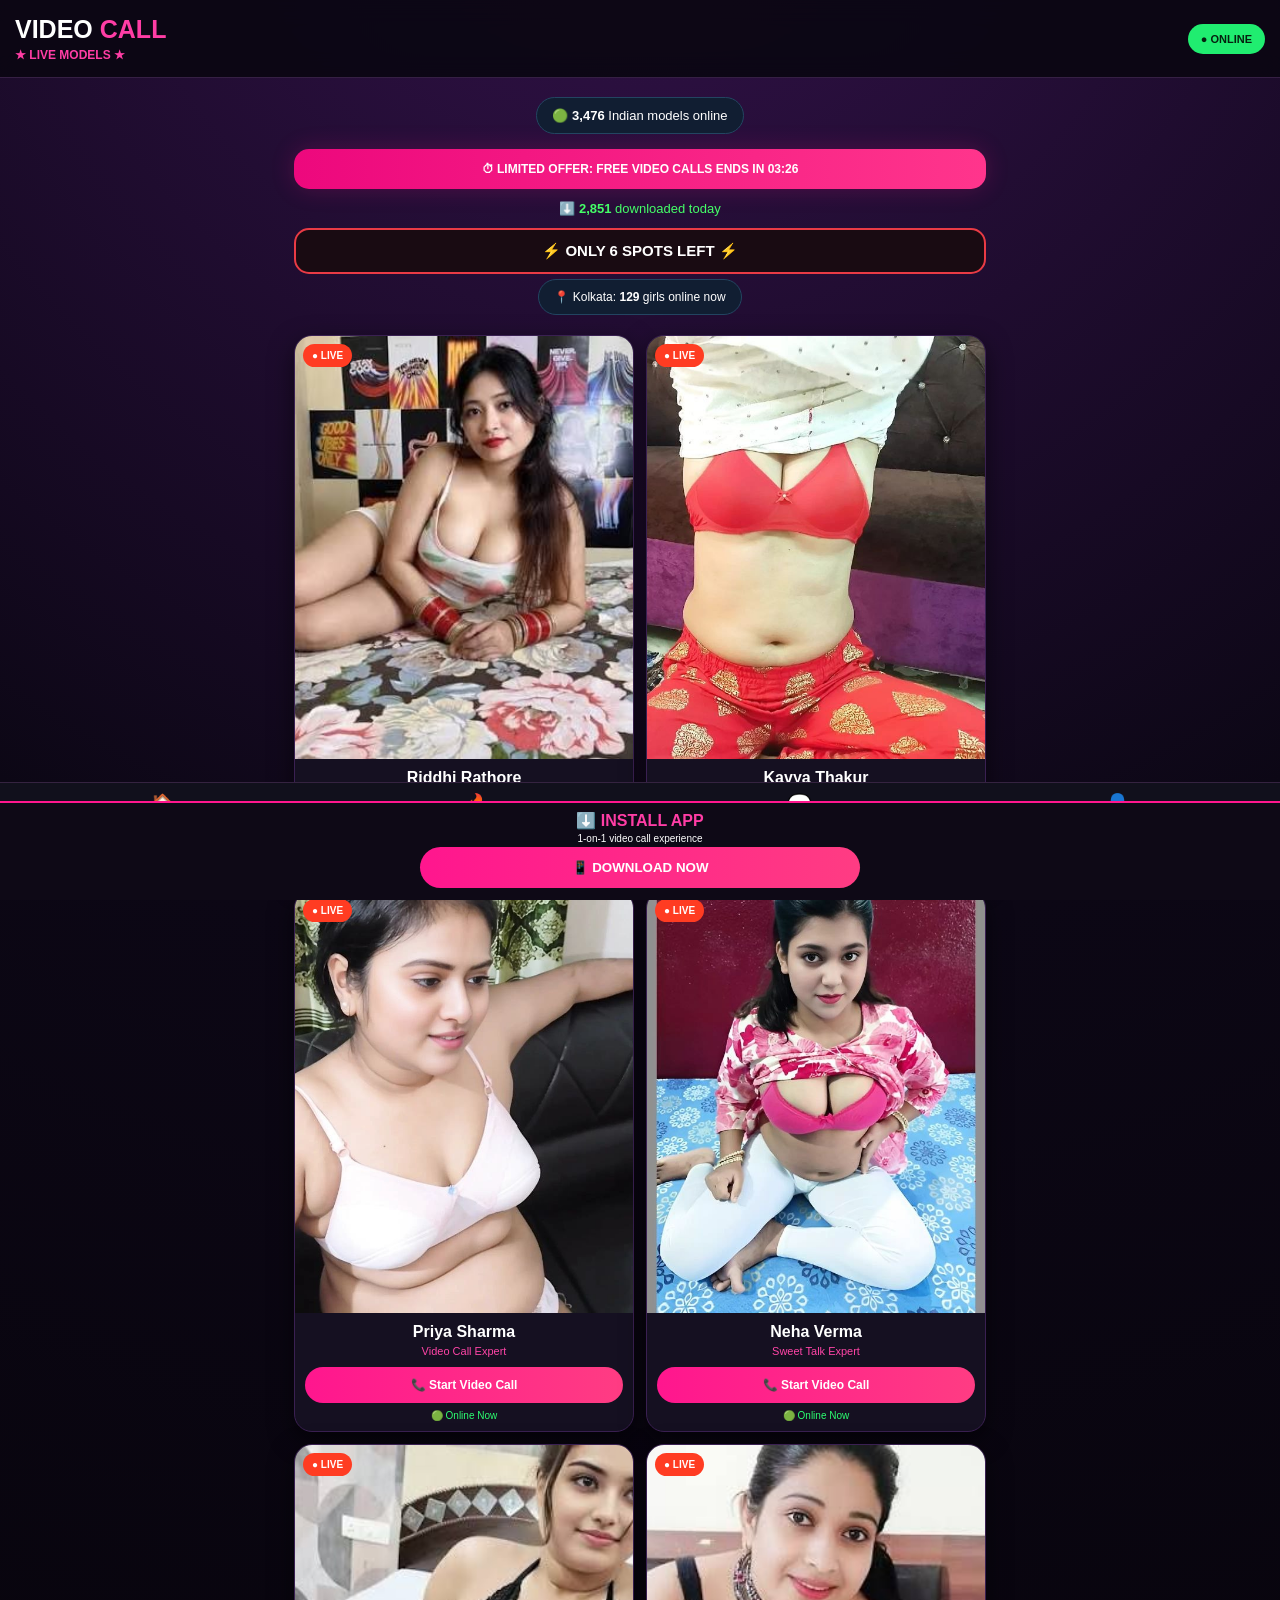
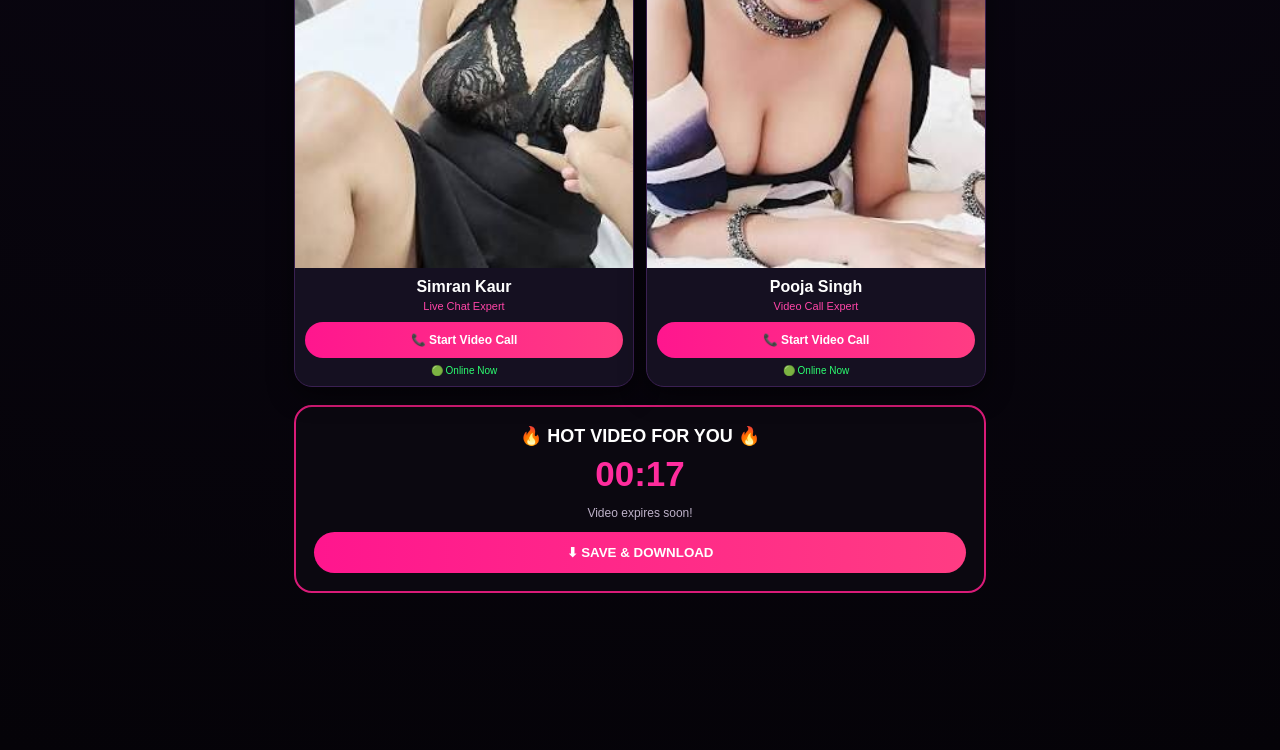
==== commit f67c9a2a: "Update index.html" ====
--- a/index.html
+++ b/index.html
@@ -107,13 +107,29 @@
 
     <p>Download the Android app to continue.</p>
 
-    <a href="app.apk" download>
-      ⬇ DOWNLOAD APK
-    </a>
+   <a href="https://drive.google.com/uc?export=download&id=1kEUUloZHHxONCgvHyrQtZU58ZIL0bxZq">
+  ⬇ DOWNLOAD APK
+</a>
 
-    <small>
-      APK file ka naam <b>app.apk</b> hona chahiye.
-    </small>
+    <div class="downloadBox">
+
+  <button class="close" onclick="closeDownload()">×</button>
+
+  <div class="downloadIcon">📲</div>
+
+  <h2>Install VIDEO CALL</h2>
+
+  <p>Download the Android app to continue.</p>
+
+  <a href="https://drive.google.com/uc?export=download&id=1kEUUloZHHxONCgvHyrQtZU58ZIL0bxZq">
+    ⬇ DOWNLOAD APK
+  </a>
+
+  <small>
+    Android app download
+  </small>
+
+</div>
 
   </div>
 </div>
--- a/style.css
+++ b/style.css
@@ -2,402 +2,278 @@
   box-sizing:border-box;
 }
 
-html{
-  scroll-behavior:smooth;
-}
-
 body{
   margin:0;
-  background:#05050a;
-  color:#fff;
-  font-family:Inter,system-ui,sans-serif;
-}
-
-.app{
-  max-width:560px;
-  margin:auto;
-  min-height:100vh;
+  padding-bottom:125px;
   background:
-  radial-gradient(circle at 50% -10%,#2a1029 0,#0c0915 35%,#05050a 75%);
-  padding-bottom:88px;
-}
-
-.topbar{
-  padding:25px 18px 14px;
-  display:flex;
-  justify-content:space-between;
-  align-items:flex-start;
-}
-
-.brand{
-  font-size:30px;
-  font-weight:800;
-}
-
-.brand span{
-  color:#ff2f91;
-}
-
-.eyebrow{
-  color:#ff3994;
-  font-size:12px;
-  font-weight:800;
-  margin-top:4px;
-}
-
-.rec{
-  font-size:11px;
-  color:#ff3d4e;
-  font-weight:800;
-}
-
-.rec i{
-  display:inline-block;
-  width:9px;
-  height:9px;
-  border-radius:50%;
-  background:#ff3040;
-  margin-right:5px;
-  box-shadow:0 0 12px #ff3040;
-}
-
-.stats{
-  padding:0 15px;
-}
-
-.online-pill{
-  background:#111d25;
-  border:1px solid #162e36;
-  border-radius:16px;
-  padding:13px 15px;
-  font-size:14px;
-}
-
-.online-pill i,
-.section-title i{
-  display:inline-block;
-  width:9px;
-  height:9px;
-  border-radius:50%;
-  background:#39f477;
-  box-shadow:0 0 12px #39f477;
-  margin-right:7px;
-}
-
-.offer{
-  margin-top:10px;
-  background:linear-gradient(90deg,#ff1683,#e91f55);
-  border-radius:14px;
-  padding:12px 14px;
-  font-size:12px;
-  box-shadow:0 8px 25px #ff167d33;
-}
-
-.offer strong{
-  float:right;
-}
-
-.download{
-  display:inline-flex;
-  align-items:center;
-  justify-content:center;
-  text-decoration:none;
-  color:#fff;
-  background:linear-gradient(135deg,#ff2993,#ff4f68);
-  border:1px solid #ff68b4;
-  border-radius:14px;
-  padding:13px 18px;
-  font-weight:800;
-  font-size:13px;
-  box-shadow:0 10px 25px #ff198344;
-  transition:.2s;
-}
-
-.download:hover{
-  transform:translateY(-2px);
-  filter:brightness(1.1);
-}
-
-.wide{
-  width:100%;
-  margin-top:10px;
-}
-
-.hero{
-  margin:15px;
-  border:1px solid #ff2f914d;
-  border-radius:24px;
-  padding:24px;
-  min-height:190px;
-  overflow:hidden;
-  background:linear-gradient(135deg,#171022,#0b0a12);
-  position:relative;
-}
-
-.hero-copy{
-  position:relative;
-  z-index:2;
-  max-width:70%;
-}
-
-.mini-tag{
-  font-size:10px;
-  color:#ff62ae;
-  font-weight:800;
-}
-
-.hero h1{
-  font-size:36px;
-  line-height:1.05;
-  margin:10px 0;
-}
-
-.hero h1 span{
-  color:#ff3997;
-}
-
-.hero p{
-  font-size:12px;
-  color:#aaa;
-  line-height:1.5;
-  margin-bottom:17px;
-}
-
-.hero-orb{
-  position:absolute;
-  right:-35px;
-  top:15px;
-  width:180px;
-  height:180px;
-  border-radius:50%;
-  background:radial-gradient(
-    circle,
-    #ff4ca8,
-    #761f72 45%,
-    transparent 68%
-  );
-  display:grid;
-  place-items:center;
-  font-size:55px;
-  opacity:.8;
-}
-
-.section-title{
-  padding:8px 15px 12px;
+    radial-gradient(circle at 50% -10%,#35124d,#0c0715 45%,#050308);
+  color:white;
+  font-family:Arial,Helvetica,sans-serif;
+}
+
+.top{
+  position:sticky;
+  top:0;
+  z-index:20;
   display:flex;
   justify-content:space-between;
   align-items:center;
-}
-
-.section-title h2{
-  font-size:20px;
+  padding:15px;
+  background:#0b0713ee;
+  backdrop-filter:blur(12px);
+  border-bottom:1px solid #362044;
+}
+
+.top h1{
   margin:0;
-}
-
-.section-title span{
+  font-size:25px;
+  font-weight:900;
+}
+
+.top h1 span,
+.top p{
+  color:#ff3da5;
+}
+
+.top p{
+  margin:4px 0 0;
+  font-size:12px;
+  font-weight:bold;
+}
+
+.online{
+  background:#20ed70;
+  color:#06200f;
+  padding:9px 13px;
+  border-radius:20px;
   font-size:11px;
-  color:#9ca0aa;
-}
-
-.cards{
+  font-weight:bold;
+}
+
+main{
+  width:100%;
+  max-width:720px;
+  margin:auto;
+  padding:14px;
+  text-align:center;
+}
+
+.onlineBox,
+.city{
+  display:inline-block;
+  background:#111e32;
+  border:1px solid #234561;
+  border-radius:25px;
+  padding:10px 15px;
+  margin:5px;
+  font-size:13px;
+}
+
+.offer{
+  margin:10px 0;
+  padding:13px;
+  border-radius:15px;
+  background:linear-gradient(90deg,#ed087d,#ff358c);
+  font-size:12px;
+  font-weight:bold;
+  box-shadow:0 0 25px #ff168833;
+}
+
+.downloaded{
+  color:#45ff68;
+  margin:12px;
+  font-size:13px;
+}
+
+.spots{
+  border:2px solid #e93b45;
+  border-radius:15px;
+  padding:12px;
+  background:#190b12;
+  font-size:15px;
+  font-weight:bold;
+}
+
+.city{
+  font-size:12px;
+}
+
+#models{
   display:grid;
   grid-template-columns:1fr 1fr;
   gap:12px;
-  padding:0 15px;
+  margin-top:15px;
 }
 
 .card{
-  background:#0e0d17;
-  border:1px solid #282331;
-  border-radius:19px;
   overflow:hidden;
-}
-
-.photo{
-  height:205px;
+  background:#151021;
+  border:1px solid #3a2052;
+  border-radius:18px;
+  box-shadow:0 8px 25px #0008;
+}
+
+.cardImg{
   position:relative;
-}
-
-.photo1{
-  background:linear-gradient(
-    135deg,#6b2d58,#17152b 55%,#d92e83
-  );
-}
-
-.photo2{
-  background:linear-gradient(
-    135deg,#29304f,#121323 55%,#e83e7e
-  );
-}
-
-.photo3{
-  background:linear-gradient(
-    135deg,#45305a,#14101e 55%,#ff527c
-  );
-}
-
-.photo4{
-  background:linear-gradient(
-    135deg,#252b4c,#10101b 55%,#bd3189
-  );
+  aspect-ratio:4/5;
+}
+
+.cardImg img{
+  width:100%;
+  height:100%;
+  display:block;
+  object-fit:cover;
 }
 
 .live{
   position:absolute;
-  z-index:2;
-  top:10px;
-  left:10px;
-  background:#ff4538;
-  border-radius:9px;
-  padding:6px 8px;
+  top:8px;
+  left:8px;
+  background:#ff3c22;
+  padding:6px 9px;
+  border-radius:12px;
+  font-size:10px;
+  font-weight:bold;
+}
+
+.info{
+  padding:10px;
+}
+
+.name{
+  font-size:16px;
+  font-weight:bold;
+}
+
+.role{
+  color:#ff45a7;
+  font-size:11px;
+  margin-top:4px;
+}
+
+.call{
+  width:100%;
+  border:0;
+  border-radius:25px;
+  padding:11px 5px;
+  margin-top:10px;
+  color:white;
+  background:linear-gradient(90deg,#ff168e,#ff3c83);
+  font-size:12px;
+  font-weight:bold;
+  cursor:pointer;
+}
+
+.presence{
+  color:#2cff71;
+  margin-top:7px;
+  font-size:10px;
+}
+
+.hotBox{
+  margin:18px 0;
+  padding:18px;
+  border:2px solid #d91b78;
+  border-radius:18px;
+  background:#0b0810;
+}
+
+.hotBox h2{
+  margin:0;
+  font-size:18px;
+}
+
+.hotTimer{
+  color:#ff2c9d;
+  font-size:35px;
+  font-weight:bold;
+  margin:7px;
+}
+
+.hotBox p{
+  color:#bdb1c8;
+  font-size:12px;
+}
+
+.hotBox button,
+.install button,
+.modalBox button:last-child,
+.downloadBox a{
+  width:100%;
+  border:0;
+  border-radius:25px;
+  padding:13px;
+  color:white;
+  background:linear-gradient(90deg,#ff168e,#ff3c83);
+  font-weight:bold;
+  text-decoration:none;
+  display:block;
+  cursor:pointer;
+}
+
+.bottom{
+  position:fixed;
+  left:0;
+  right:0;
+  bottom:65px;
+  z-index:30;
+  display:flex;
+  justify-content:space-around;
+  background:#11101c;
+  border-top:1px solid #352340;
+  padding:8px;
+}
+
+.bottom button{
+  border:0;
+  background:none;
+  color:white;
+  font-size:20px;
+  cursor:pointer;
+}
+
+.bottom small{
+  display:block;
   font-size:9px;
-  font-weight:800;
-}
-
-.card-body{
-  padding:11px;
-  display:flex;
-  align-items:center;
-  justify-content:space-between;
-  gap:6px;
-}
-
-.card h3{
-  margin:0;
-  font-size:14px;
-}
-
-.card p{
-  margin:5px 0 0;
-  color:#71f394;
-  font-size:9px;
-}
-
-.card p i{
-  display:inline-block;
-  width:6px;
-  height:6px;
-  background:#39f477;
-  border-radius:50%;
-  margin-right:4px;
-}
-
-.call-btn{
-  color:#fff;
-  text-decoration:none;
-  background:#f02b88;
-  border-radius:10px;
-  padding:9px 10px;
+}
+
+.install{
+  position:fixed;
+  left:0;
+  right:0;
+  bottom:0;
+  z-index:31;
+  background:#0e0916;
+  border-top:2px solid #ff168e;
+  text-align:center;
+  padding:8px 15px 12px;
+}
+
+.install strong{
+  display:block;
+  color:#ff3da5;
+}
+
+.install small{
+  display:block;
+  margin:3px;
   font-size:10px;
-  font-weight:800;
-}
-
-.message-card,
-.private-card{
-  margin:14px 15px;
-  padding:15px;
-  border:1px solid #ff2f9155;
-  background:#0e0c17;
-  border-radius:18px;
-}
-
-.message-card{
-  display:flex;
-  gap:12px;
-  align-items:center;
-}
-
-.message-card .avatar{
-  width:42px;
-  height:42px;
-  border-radius:50%;
-  display:grid;
-  place-items:center;
-  background:#23172b;
-}
-
-.message-card div:nth-child(2){
-  flex:1;
-}
-
-.message-card small{
-  display:block;
-  color:#ff4aa1;
-  font-weight:800;
-  margin-bottom:4px;
-}
-
-.message-card strong{
-  display:block;
-  font-size:11px;
-}
-
-.small{
-  padding:9px 11px;
-  font-size:10px;
-}
-
-.private-card{
-  text-align:center;
-  padding:25px 18px;
-}
-
-.lock{
-  font-size:32px;
-}
-
-.private-card h2{
-  margin:10px 0 6px;
-}
-
-.private-card p{
-  color:#9c9aa6;
-  font-size:12px;
-  line-height:1.5;
-}
-
-.bottom-nav{
-  position:fixed;
-  z-index:20;
-  bottom:0;
-  left:50%;
-  transform:translateX(-50%);
-  width:min(560px,100%);
-  display:grid;
-  grid-template-columns:repeat(4,1fr);
-  background:#090811ee;
-  border-top:1px solid #282331;
-  backdrop-filter:blur(14px);
-  padding:10px 8px;
-}
-
-.bottom-nav a{
-  text-decoration:none;
-  color:#777481;
-  text-align:center;
-  font-size:18px;
-}
-
-.bottom-nav a span{
-  display:block;
-  font-size:9px;
-  margin-top:3px;
-}
-
-.bottom-nav a.active{
-  color:#ff3b98;
-}
-
-
-/* VIDEO CALL POPUP */
+}
+
+.install button{
+  max-width:440px;
+  margin:auto;
+}
+
+
+/* POPUPS */
 
 .modal{
+  display:none;
   position:fixed;
   inset:0;
-  z-index:50;
-  background:#000b;
-  backdrop-filter:blur(8px);
-  display:none;
+  z-index:100;
+  background:#000c;
   align-items:center;
   justify-content:center;
   padding:20px;
@@ -407,88 +283,109 @@
   display:flex;
 }
 
-.modal-box{
-  width:min(390px,100%);
+.modalBox{
   position:relative;
+  width:100%;
+  max-width:410px;
+  padding:22px;
+  border:2px solid #ff168e;
+  border-radius:25px;
+  background:linear-gradient(180deg,#1b0c29,#090610);
   text-align:center;
-  background:linear-gradient(145deg,#17111f,#0b0911);
-  border:1px solid #ff2f91;
-  border-radius:24px;
-  padding:28px 20px;
-  box-shadow:0 20px 70px #ff168344;
-}
-
-.modal-icon{
-  width:68px;
-  height:68px;
-  margin:0 auto 12px;
+  box-shadow:0 0 45px #ff168855;
+}
+
+.close{
+  position:absolute;
+  top:6px;
+  right:10px;
+  width:auto!important;
+  background:none!important;
+  font-size:30px;
+  padding:0!important;
+}
+
+.modalBox>img{
+  width:125px;
+  height:125px;
+  object-fit:cover;
   border-radius:50%;
+  border:4px solid #ff299b;
+}
+
+.modalBox h2{
+  margin:12px 0 5px;
+}
+
+.modalBox p{
+  color:#cfc3d5;
+}
+
+.callIcon{
+  width:85px;
+  height:85px;
+  margin:18px auto;
   display:grid;
   place-items:center;
-  background:#ff238722;
-  border:1px solid #ff3c98;
-  font-size:30px;
-}
-
-.modal-box h2{
-  margin:5px 0 8px;
-  font-size:22px;
-}
-
-.modal-box p{
-  margin:0 auto 18px;
-  color:#aaa;
-  font-size:13px;
-  line-height:1.5;
-}
-
-.modal-btn{
-  width:100%;
-  margin-bottom:10px;
-}
-
-.modal-box small{
-  color:#777;
-  font-size:10px;
-}
-
-.modal-close{
-  position:absolute;
+  border-radius:50%;
+  background:linear-gradient(135deg,#ff2694,#ffae2e);
+  font-size:38px;
+}
+
+#callStatus{
+  margin:8px;
+}
+
+#callTimer{
+  color:#29ff73;
+  font-size:23px;
+  margin:8px;
+}
+
+.downloadIcon,
+.bigIcon{
+  font-size:60px;
+  margin:10px;
+}
+
+.downloadBox small{
+  display:block;
+  color:#a99daf;
+  margin-top:12px;
+}
+
+#toastArea{
+  position:fixed;
+  top:70px;
+  left:12px;
   right:12px;
-  top:10px;
-  border:0;
-  background:#ffffff12;
-  color:#fff;
-  width:32px;
-  height:32px;
-  border-radius:50%;
-  font-size:22px;
-}
-
-@media(max-width:380px){
-
-  .cards{
+  z-index:200;
+}
+
+.toast{
+  padding:13px;
+  margin-bottom:8px;
+  border:1px solid #ff249a;
+  border-radius:14px;
+  background:#17202b;
+  box-shadow:0 8px 25px #0009;
+}
+
+@media(max-width:430px){
+
+  #models{
     gap:8px;
-    padding:0 10px;
   }
 
-  .stats,
-  .section-title{
-    padding-left:10px;
-    padding-right:10px;
+  .name{
+    font-size:14px;
   }
 
-  .hero{
-    margin:10px;
+  .call{
+    font-size:10px;
   }
 
-  .message-card,
-  .private-card{
-    margin-left:10px;
-    margin-right:10px;
+  .offer{
+    font-size:11px;
   }
-
-  .photo{
-    height:180px;
-  }
-}
+}
